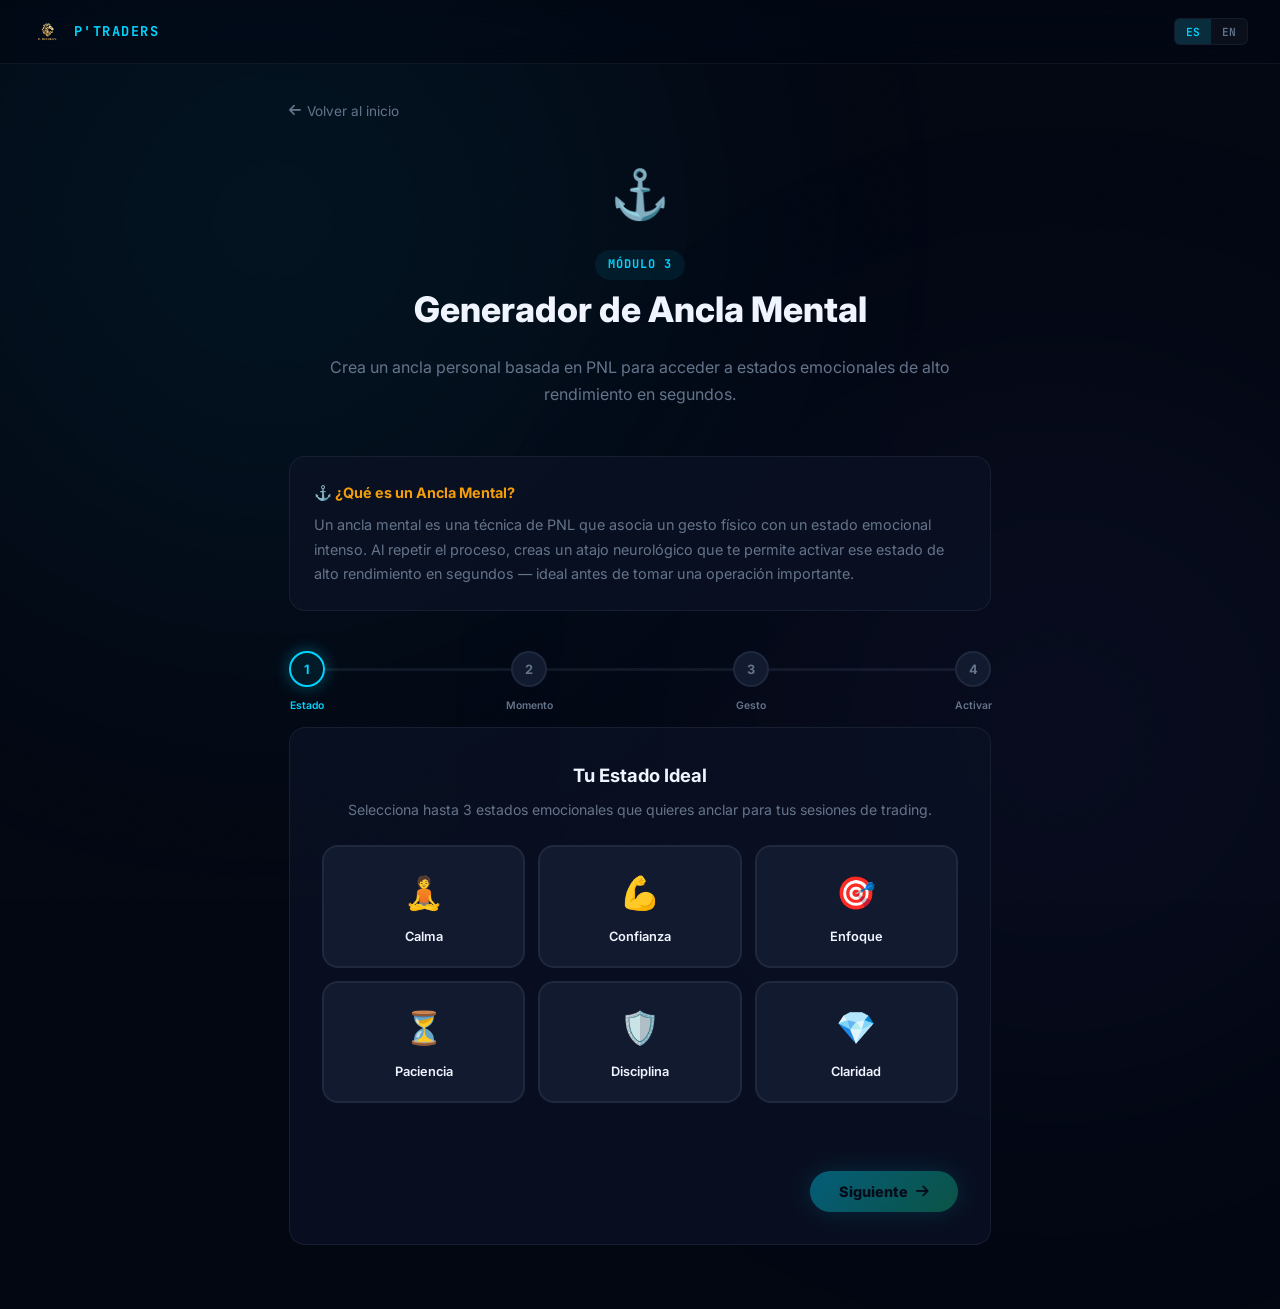
==== herramientas/ancla-mental/index.html @ d12f9af0 "Add all 10 interactive tools (M1-M6) with full ES/EN i18n" ====
<!DOCTYPE html>
<html lang="es">
<head>
  <meta charset="UTF-8">
  <meta name="viewport" content="width=device-width, initial-scale=1.0">
  <title>Ancla Mental — P'Traders</title>
  <meta name="description" content="Generador de Ancla Mental: crea un ancla personal basada en PNL para acceder a estados emocionales de alto rendimiento en segundos. Herramienta del Módulo 3.">
  <link rel="preconnect" href="https://fonts.googleapis.com">
  <link rel="preconnect" href="https://fonts.gstatic.com" crossorigin>
  <link href="https://fonts.googleapis.com/css2?family=Inter:wght@400;600;700;800&family=JetBrains+Mono:wght@500;700&display=swap" rel="stylesheet">
  <link rel="stylesheet" href="https://cdnjs.cloudflare.com/ajax/libs/font-awesome/6.5.0/css/all.min.css">
  <link rel="stylesheet" href="../../css/style.css">
  <style>
    /* ── Tool-specific styles ──────────── */
    .tool-page { max-width: 750px; margin: 0 auto; padding: 6rem 1.5rem 4rem; position: relative; z-index: 1; }

    .tool-back { display: inline-flex; align-items: center; gap: 0.4rem; color: var(--muted); font-size: 0.85rem; text-decoration: none; margin-bottom: 2rem; transition: all var(--duration) var(--ease-out); }
    .tool-back:hover { color: var(--accent); }

    .tool-header { text-align: center; margin-bottom: 3rem; }
    .tool-header .tool-icon { font-size: 3rem; margin-bottom: 1rem; }
    .tool-header h1 { font-size: clamp(1.6rem, 4vw, 2.2rem); font-weight: 800; margin-bottom: 0.5rem; }
    .tool-header .module-badge { display: inline-block; background: var(--accent-dim); color: var(--accent); font-family: var(--font-mono); font-size: 0.75rem; font-weight: 700; padding: 0.3rem 0.8rem; border-radius: 20px; letter-spacing: 0.08em; }
    .tool-header p { color: var(--muted); margin-top: 1rem; line-height: 1.7; }

    .instructions { background: var(--glass); border: 1px solid var(--glass-border); border-radius: var(--radius); padding: 1.5rem; margin-bottom: 2.5rem; }
    .instructions h3 { font-size: 0.9rem; font-weight: 700; color: var(--amber); margin-bottom: 0.5rem; }
    .instructions p { font-size: 0.9rem; color: var(--muted); line-height: 1.7; }

    /* ── Progress Bar ───────────────────── */
    .step-progress { display: flex; align-items: center; gap: 0; margin-bottom: 2.5rem; position: relative; }
    .step-dot { width: 36px; height: 36px; border-radius: 50%; background: var(--surface); border: 2px solid var(--glass-border); display: flex; align-items: center; justify-content: center; font-size: 0.8rem; font-weight: 700; color: var(--muted); position: relative; z-index: 2; transition: all 0.4s ease; flex-shrink: 0; }
    .step-dot.active { border-color: var(--accent); color: var(--accent); background: var(--accent-dim); box-shadow: 0 0 16px var(--accent-glow, rgba(0,255,200,0.25)); }
    .step-dot.done { border-color: var(--emerald, #34d399); background: var(--emerald, #34d399); color: var(--bg, #0a0f1a); }
    .step-line { flex: 1; height: 3px; background: var(--glass-border); position: relative; overflow: hidden; }
    .step-line-fill { height: 100%; width: 0%; background: linear-gradient(90deg, var(--accent), var(--emerald, #34d399)); transition: width 0.5s ease; }
    .step-label { position: absolute; top: 44px; left: 50%; transform: translateX(-50%); font-size: 0.65rem; color: var(--muted); white-space: nowrap; font-weight: 600; }
    .step-dot.active .step-label { color: var(--accent); }
    .step-dot.done .step-label { color: var(--emerald, #34d399); }

    /* ── Wizard Container ───────────────── */
    .wizard-container { position: relative; overflow: hidden; min-height: 300px; }
    .wizard-step { position: absolute; top: 0; left: 0; width: 100%; opacity: 0; transform: translateX(60px); transition: all 0.45s cubic-bezier(0.4, 0, 0.2, 1); pointer-events: none; }
    .wizard-step.active { opacity: 1; transform: translateX(0); pointer-events: auto; position: relative; }
    .wizard-step.exit-left { opacity: 0; transform: translateX(-60px); }

    .step-card { background: var(--glass); border: 1px solid var(--glass-border); border-radius: var(--radius); padding: 2rem; animation: fadeInUp 0.4s ease both; }
    .step-card h2 { font-size: 1.15rem; font-weight: 700; margin-bottom: 0.5rem; text-align: center; }
    .step-card .step-desc { font-size: 0.88rem; color: var(--muted); text-align: center; margin-bottom: 1.5rem; line-height: 1.6; }

    /* ── State Cards (Step 1) ───────────── */
    .state-grid { display: grid; grid-template-columns: repeat(3, 1fr); gap: 0.8rem; margin-bottom: 1.5rem; }
    .state-card { display: flex; flex-direction: column; align-items: center; gap: 0.4rem; padding: 1.2rem 0.6rem; border-radius: var(--radius); border: 2px solid var(--glass-border); background: var(--surface); cursor: pointer; transition: all 0.3s ease; user-select: none; }
    .state-card:hover { border-color: var(--accent); background: var(--accent-dim); }
    .state-card.selected { border-color: var(--accent); background: var(--accent-dim); box-shadow: 0 0 18px var(--accent-glow, rgba(0,255,200,0.2)); }
    .state-card .state-emoji { font-size: 2rem; }
    .state-card .state-name { font-size: 0.8rem; font-weight: 600; color: var(--text); text-align: center; }
    .state-card.selected .state-name { color: var(--accent); }
    .state-limit-msg { font-size: 0.78rem; color: var(--amber); text-align: center; margin-top: -0.5rem; margin-bottom: 1rem; min-height: 1.2rem; }

    /* ── Textarea (Step 2) ──────────────── */
    .moment-textarea { width: 100%; min-height: 120px; padding: 1rem; border-radius: var(--radius); border: 1px solid var(--glass-border); background: var(--surface); color: var(--text); font-family: var(--font-body, Inter, sans-serif); font-size: 0.9rem; resize: vertical; transition: border-color 0.3s ease; line-height: 1.6; }
    .moment-textarea:focus { outline: none; border-color: var(--accent); box-shadow: 0 0 12px var(--accent-glow, rgba(0,255,200,0.15)); }
    .moment-textarea::placeholder { color: var(--muted); }
    .char-counter { font-size: 0.75rem; color: var(--muted); text-align: right; margin-top: 0.4rem; font-family: var(--font-mono, 'JetBrains Mono', monospace); }
    .char-counter.warn { color: var(--amber); }
    .tips-box { background: var(--surface); border: 1px solid var(--glass-border); border-radius: var(--radius); padding: 1rem; margin-top: 1rem; }
    .tips-box h4 { font-size: 0.8rem; color: var(--amber); font-weight: 700; margin-bottom: 0.5rem; }
    .tips-box ul { list-style: none; padding: 0; margin: 0; }
    .tips-box li { font-size: 0.8rem; color: var(--muted); padding: 0.25rem 0; }
    .tips-box li::before { content: "💡 "; }

    /* ── Gesture Cards (Step 3) ─────────── */
    .gesture-grid { display: grid; grid-template-columns: repeat(auto-fit, minmax(140px, 1fr)); gap: 0.8rem; margin-bottom: 1.5rem; }
    .gesture-card { display: flex; flex-direction: column; align-items: center; gap: 0.4rem; padding: 1.2rem 0.6rem; border-radius: var(--radius); border: 2px solid var(--glass-border); background: var(--surface); cursor: pointer; transition: all 0.3s ease; user-select: none; }
    .gesture-card:hover { border-color: var(--accent); background: var(--accent-dim); }
    .gesture-card.selected { border-color: var(--accent); background: var(--accent-dim); box-shadow: 0 0 18px var(--accent-glow, rgba(0,255,200,0.2)); }
    .gesture-card .gesture-emoji { font-size: 2.2rem; }
    .gesture-card .gesture-name { font-size: 0.78rem; font-weight: 600; color: var(--text); text-align: center; line-height: 1.3; }
    .gesture-card.selected .gesture-name { color: var(--accent); }
    .keyword-input-wrap { margin-top: 1rem; display: none; }
    .keyword-input-wrap.visible { display: block; }
    .keyword-input { width: 100%; padding: 0.8rem 1rem; border-radius: var(--radius); border: 1px solid var(--glass-border); background: var(--surface); color: var(--text); font-family: var(--font-body, Inter, sans-serif); font-size: 0.95rem; text-align: center; font-weight: 700; letter-spacing: 0.05em; transition: border-color 0.3s ease; }
    .keyword-input:focus { outline: none; border-color: var(--accent); box-shadow: 0 0 12px var(--accent-glow, rgba(0,255,200,0.15)); }
    .keyword-input::placeholder { color: var(--muted); font-weight: 400; }

    /* ── Activation (Step 4) ────────────── */
    .activation-area { text-align: center; }
    .timer-wrap { position: relative; width: 200px; height: 200px; margin: 1.5rem auto; }
    .timer-svg { width: 100%; height: 100%; transform: rotate(-90deg); }
    .timer-track { fill: none; stroke: var(--glass-border); stroke-width: 6; }
    .timer-fill { fill: none; stroke-width: 6; stroke-linecap: round; transition: stroke-dashoffset 1s linear, stroke 0.4s ease; filter: drop-shadow(0 0 8px var(--accent-glow, rgba(0,255,200,0.3))); }
    .timer-center { position: absolute; inset: 0; display: flex; flex-direction: column; align-items: center; justify-content: center; }
    .timer-seconds { font-family: var(--font-mono, 'JetBrains Mono', monospace); font-size: 3rem; font-weight: 800; color: var(--accent); }
    .timer-phase-text { font-size: 0.85rem; font-weight: 600; color: var(--muted); margin-top: 0.3rem; }
    .activation-instruction { font-size: 1rem; font-weight: 700; color: var(--text); margin-bottom: 0.5rem; min-height: 2rem; line-height: 1.5; }
    .activation-sub { font-size: 0.85rem; color: var(--muted); margin-bottom: 1.5rem; }
    .rep-counter { font-family: var(--font-mono, 'JetBrains Mono', monospace); font-size: 0.85rem; color: var(--muted); margin-top: 1rem; }

    /* ── Navigation Buttons ─────────────── */
    .wizard-nav { display: flex; justify-content: space-between; align-items: center; margin-top: 2rem; gap: 1rem; }
    .btn-wizard { display: inline-flex; align-items: center; gap: 0.5rem; padding: 0.75rem 1.8rem; border: 1px solid var(--glass-border); border-radius: var(--radius-full, 50px); background: var(--surface); color: var(--text); font-size: 0.9rem; font-weight: 600; cursor: pointer; font-family: var(--font-body, Inter, sans-serif); transition: all 0.3s ease; }
    .btn-wizard:hover { border-color: var(--accent); color: var(--accent); }
    .btn-wizard:disabled { opacity: 0.4; cursor: not-allowed; pointer-events: none; }
    .btn-wizard.primary { background: linear-gradient(135deg, var(--accent), var(--emerald, #34d399)); color: var(--bg, #0a0f1a); border: none; font-weight: 800; box-shadow: 0 0 24px var(--accent-glow, rgba(0,255,200,0.2)); }
    .btn-wizard.primary:hover { transform: translateY(-2px); box-shadow: 0 0 36px var(--accent-glow, rgba(0,255,200,0.35)); }

    /* ── Results ─────────────────────────── */
    .results-card { background: var(--glass); border: 1px solid transparent; border-image: linear-gradient(135deg, var(--accent), var(--emerald, #34d399), var(--amber)) 1; border-radius: var(--radius); padding: 2.5rem 2rem; text-align: center; animation: fadeInUp 0.6s ease both; position: relative; overflow: hidden; }
    .results-card::before { content: ""; position: absolute; inset: -1px; border-radius: var(--radius); padding: 2px; background: linear-gradient(135deg, var(--accent), var(--emerald, #34d399), var(--amber)); -webkit-mask: linear-gradient(#fff 0 0) content-box, linear-gradient(#fff 0 0); -webkit-mask-composite: xor; mask-composite: exclude; pointer-events: none; }
    .results-icon { font-size: 3.5rem; margin-bottom: 1rem; }
    .results-title { font-size: 1.4rem; font-weight: 800; margin-bottom: 0.5rem; }
    .results-subtitle { font-size: 0.9rem; color: var(--muted); margin-bottom: 2rem; }

    .anchor-summary { text-align: left; background: var(--surface); border-radius: var(--radius); padding: 1.5rem; margin-bottom: 1.5rem; }
    .anchor-summary .summary-row { display: flex; align-items: flex-start; gap: 0.8rem; padding: 0.7rem 0; border-bottom: 1px solid var(--glass-border); }
    .anchor-summary .summary-row:last-child { border-bottom: none; }
    .anchor-summary .summary-label { font-size: 0.78rem; font-weight: 700; color: var(--accent); text-transform: uppercase; letter-spacing: 0.06em; min-width: 100px; flex-shrink: 0; }
    .anchor-summary .summary-value { font-size: 0.88rem; color: var(--text); line-height: 1.5; }

    .protocol-box { background: var(--surface); border: 1px solid var(--glass-border); border-radius: var(--radius); padding: 1.5rem; margin-bottom: 1.5rem; text-align: left; }
    .protocol-box h3 { font-size: 0.9rem; font-weight: 700; color: var(--amber); margin-bottom: 0.8rem; text-align: center; }
    .protocol-box ol { padding-left: 1.2rem; margin: 0; }
    .protocol-box li { font-size: 0.85rem; color: var(--muted); line-height: 1.7; margin-bottom: 0.3rem; }

    .recommendation { background: var(--accent-dim); border: 1px solid var(--accent); border-radius: var(--radius); padding: 1rem; margin-bottom: 2rem; font-size: 0.85rem; color: var(--accent); font-weight: 600; line-height: 1.6; }

    .results-actions { display: flex; flex-wrap: wrap; justify-content: center; gap: 0.7rem; }
    .btn-action { display: inline-flex; align-items: center; gap: 0.4rem; padding: 0.65rem 1.4rem; border-radius: var(--radius-full, 50px); border: 1px solid var(--glass-border); background: var(--surface); color: var(--text); font-size: 0.85rem; font-weight: 600; cursor: pointer; text-decoration: none; font-family: var(--font-body, Inter, sans-serif); transition: all 0.25s ease; }
    .btn-action:hover { border-color: var(--accent); color: var(--accent); }
    .btn-action.primary { background: linear-gradient(135deg, var(--accent), var(--emerald, #34d399)); color: var(--bg, #0a0f1a); border: none; font-weight: 800; box-shadow: 0 0 20px var(--accent-glow, rgba(0,255,200,0.2)); }
    .btn-action.primary:hover { box-shadow: 0 0 30px var(--accent-glow, rgba(0,255,200,0.35)); }
    .btn-action.cta { background: linear-gradient(135deg, var(--amber), #f59e0b); color: var(--bg, #0a0f1a); border: none; font-weight: 800; }

    .hidden { display: none !important; }

    @keyframes fadeInUp {
      from { opacity: 0; transform: translateY(20px); }
      to { opacity: 1; transform: translateY(0); }
    }
    @keyframes pulse-glow {
      0%, 100% { box-shadow: 0 0 16px var(--accent-glow, rgba(0,255,200,0.2)); }
      50% { box-shadow: 0 0 32px var(--accent-glow, rgba(0,255,200,0.45)); }
    }

    @media (max-width: 600px) {
      .state-grid { grid-template-columns: repeat(2, 1fr); }
      .gesture-grid { grid-template-columns: repeat(2, 1fr); }
      .wizard-nav { flex-direction: column; }
      .btn-wizard { width: 100%; justify-content: center; }
      .step-label { display: none; }
      .anchor-summary .summary-row { flex-direction: column; gap: 0.2rem; }
      .anchor-summary .summary-label { min-width: auto; }
      .results-actions { flex-direction: column; align-items: stretch; }
      .btn-action { justify-content: center; }
    }
  </style>
</head>
<body>

<div class="bg-noise"></div>
<div class="bg-glow bg-glow--1"></div>
<div class="bg-glow bg-glow--2"></div>

<!-- Topbar -->
<nav class="topbar">
  <a href="/" class="brand">
    <img src="../../logo.svg" alt="P'Traders" class="brand-logo" />
    <span class="brand-text">P'TRADERS</span>
  </a>
  <div class="topbar-actions">
    <div class="lang-toggle">
      <button class="lang-btn" data-lang="es">ES</button>
      <button class="lang-btn" data-lang="en">EN</button>
    </div>
  </div>
</nav>

<main class="tool-page">
  <a href="/" class="tool-back"><i class="fas fa-arrow-left"></i> <span data-i18n="amBack">Volver al inicio</span></a>

  <div class="tool-header">
    <div class="tool-icon">⚓</div>
    <span class="module-badge" data-i18n="amModule">MÓDULO 3</span>
    <h1 data-i18n="amTitle">Generador de Ancla Mental</h1>
    <p data-i18n="amSubtitle">Crea un ancla personal basada en PNL para acceder a estados emocionales de alto rendimiento en segundos.</p>
  </div>

  <div class="instructions" id="am-instructions">
    <h3 data-i18n="amInstrTitle">⚓ ¿Qué es un Ancla Mental?</h3>
    <p data-i18n="amInstrDesc">Un ancla mental es una técnica de PNL que asocia un gesto físico con un estado emocional intenso. Al repetir el proceso, creas un atajo neurológico que te permite activar ese estado de alto rendimiento en segundos — ideal antes de tomar una operación importante.</p>
  </div>

  <!-- ── Step Progress ─────────────────── -->
  <div class="step-progress" id="step-progress">
    <div class="step-dot active" data-step="1">1<span class="step-label" data-i18n="amStep1Label">Estado</span></div>
    <div class="step-line"><div class="step-line-fill" id="line-1"></div></div>
    <div class="step-dot" data-step="2">2<span class="step-label" data-i18n="amStep2Label">Momento</span></div>
    <div class="step-line"><div class="step-line-fill" id="line-2"></div></div>
    <div class="step-dot" data-step="3">3<span class="step-label" data-i18n="amStep3Label">Gesto</span></div>
    <div class="step-line"><div class="step-line-fill" id="line-3"></div></div>
    <div class="step-dot" data-step="4">4<span class="step-label" data-i18n="amStep4Label">Activar</span></div>
  </div>

  <!-- ── Wizard Container ──────────────── -->
  <div class="wizard-container" id="wizard-container">

    <!-- STEP 1: Emotional States -->
    <div class="wizard-step active" id="step-1">
      <div class="step-card">
        <h2 data-i18n="amS1Title">Tu Estado Ideal</h2>
        <p class="step-desc" data-i18n="amS1Desc">Selecciona hasta 3 estados emocionales que quieres anclar para tus sesiones de trading.</p>
        <div class="state-grid" id="state-grid"></div>
        <div class="state-limit-msg" id="state-limit-msg"></div>
        <div class="wizard-nav">
          <div></div>
          <button class="btn-wizard primary" id="btn-next-1" disabled><span data-i18n="amNext">Siguiente</span> <i class="fas fa-arrow-right"></i></button>
        </div>
      </div>
    </div>

    <!-- STEP 2: Peak Moment -->
    <div class="wizard-step" id="step-2">
      <div class="step-card">
        <h2 data-i18n="amS2Title">Tu Momento Cumbre</h2>
        <p class="step-desc" data-i18n="amS2Desc">Describe un momento específico donde sentiste esas emociones intensamente. Puede ser en trading, deporte, trabajo o tu vida personal.</p>
        <textarea class="moment-textarea" id="moment-textarea" maxlength="250" data-placeholder-i18n="amS2Placeholder" placeholder="Ej: Cuando cerré mi mejor operación después de semanas de análisis paciente..."></textarea>
        <div class="char-counter" id="char-counter">0 / 250</div>
        <div class="tips-box">
          <h4 data-i18n="amS2TipsTitle">Consejos para recordar</h4>
          <ul>
            <li data-i18n="amS2Tip1">Usa todos los sentidos: ¿qué veías, oías, sentías?</li>
            <li data-i18n="amS2Tip2">Cuanto más específico y vívido, más potente será el ancla</li>
            <li data-i18n="amS2Tip3">Revive la emoción mientras escribes, no solo el evento</li>
          </ul>
        </div>
        <div class="wizard-nav">
          <button class="btn-wizard" id="btn-prev-2"><i class="fas fa-arrow-left"></i> <span data-i18n="amPrev">Anterior</span></button>
          <button class="btn-wizard primary" id="btn-next-2" disabled><span data-i18n="amNext">Siguiente</span> <i class="fas fa-arrow-right"></i></button>
        </div>
      </div>
    </div>

    <!-- STEP 3: Anchor Gesture -->
    <div class="wizard-step" id="step-3">
      <div class="step-card">
        <h2 data-i18n="amS3Title">Tu Gesto Ancla</h2>
        <p class="step-desc" data-i18n="amS3Desc">Elige un gesto físico que asociarás con tu estado de alto rendimiento. Este será tu „disparador" antes de operar.</p>
        <div class="gesture-grid" id="gesture-grid"></div>
        <div class="keyword-input-wrap" id="keyword-wrap">
          <input type="text" class="keyword-input" id="keyword-input" maxlength="20" data-placeholder-i18n="amKeywordPlaceholder" placeholder="Tu palabra clave (ej: ENFOQUE)">
        </div>
        <div class="wizard-nav">
          <button class="btn-wizard" id="btn-prev-3"><i class="fas fa-arrow-left"></i> <span data-i18n="amPrev">Anterior</span></button>
          <button class="btn-wizard primary" id="btn-next-3" disabled><span data-i18n="amNext">Siguiente</span> <i class="fas fa-arrow-right"></i></button>
        </div>
      </div>
    </div>

    <!-- STEP 4: Activation -->
    <div class="wizard-step" id="step-4">
      <div class="step-card">
        <h2 data-i18n="amS4Title">Activa tu Ancla</h2>
        <p class="step-desc" data-i18n="amS4Desc">Sigue el ejercicio guiado para programar tu ancla. Se repetirá 3 veces para fortalecer la conexión neuronal.</p>
        <div class="activation-area" id="activation-area">
          <div class="activation-instruction" id="activ-instruction" data-i18n="amS4Ready">Presiona el botón cuando estés listo</div>
          <div class="activation-sub" id="activ-sub"></div>
          <div class="timer-wrap" id="timer-wrap" style="display:none;">
            <svg class="timer-svg" viewBox="0 0 200 200">
              <circle class="timer-track" cx="100" cy="100" r="88" />
              <circle class="timer-fill" id="timer-fill" cx="100" cy="100" r="88" stroke="var(--accent)" stroke-dasharray="553" stroke-dashoffset="0" />
            </svg>
            <div class="timer-center">
              <div class="timer-seconds" id="timer-seconds">10</div>
              <div class="timer-phase-text" id="timer-phase"></div>
            </div>
          </div>
          <div class="rep-counter" id="rep-counter"></div>
          <div class="wizard-nav" id="step4-nav">
            <button class="btn-wizard" id="btn-prev-4"><i class="fas fa-arrow-left"></i> <span data-i18n="amPrev">Anterior</span></button>
            <button class="btn-wizard primary" id="btn-start-activation"><i class="fas fa-play"></i> <span data-i18n="amS4Start">Comenzar Activación</span></button>
          </div>
        </div>
      </div>
    </div>

  </div>

  <!-- ── Results Screen ────────────────── -->
  <div id="results-screen" class="hidden"></div>

</main>

<script src="../../js/i18n.js"></script>
<script src="../../js/auth.js"></script>
<script>
/* ═══ Ancla Mental — Tool Logic ═══ */
(() => {
  /* ── i18n ─────────────────────────────── */
  const toolI18n = {
    es: {
      amBack: "Volver al inicio",
      amModule: "MÓDULO 3",
      amTitle: "Generador de Ancla Mental",
      amSubtitle: "Crea un ancla personal basada en PNL para acceder a estados emocionales de alto rendimiento en segundos.",
      amInstrTitle: "⚓ ¿Qué es un Ancla Mental?",
      amInstrDesc: "Un ancla mental es una técnica de PNL que asocia un gesto físico con un estado emocional intenso. Al repetir el proceso, creas un atajo neurológico que te permite activar ese estado de alto rendimiento en segundos — ideal antes de tomar una operación importante.",
      amStep1Label: "Estado",
      amStep2Label: "Momento",
      amStep3Label: "Gesto",
      amStep4Label: "Activar",
      amNext: "Siguiente",
      amPrev: "Anterior",
      amS1Title: "Tu Estado Ideal",
      amS1Desc: "Selecciona hasta 3 estados emocionales que quieres anclar para tus sesiones de trading.",
      amS1Limit: "Máximo 3 estados seleccionados",
      amS2Title: "Tu Momento Cumbre",
      amS2Desc: "Describe un momento específico donde sentiste esas emociones intensamente. Puede ser en trading, deporte, trabajo o tu vida personal.",
      amS2Placeholder: "Ej: Cuando cerré mi mejor operación después de semanas de análisis paciente...",
      amS2TipsTitle: "Consejos para recordar",
      amS2Tip1: "Usa todos los sentidos: ¿qué veías, oías, sentías?",
      amS2Tip2: "Cuanto más específico y vívido, más potente será el ancla",
      amS2Tip3: "Revive la emoción mientras escribes, no solo el evento",
      amS3Title: "Tu Gesto Ancla",
      amS3Desc: "Elige un gesto físico que asociarás con tu estado de alto rendimiento. Este será tu \"disparador\" antes de operar.",
      amKeywordPlaceholder: "Tu palabra clave (ej: ENFOQUE)",
      amS4Title: "Activa tu Ancla",
      amS4Desc: "Sigue el ejercicio guiado para programar tu ancla. Se repetirá 3 veces para fortalecer la conexión neuronal.",
      amS4Ready: "Presiona el botón cuando estés listo",
      amS4Start: "Comenzar Activación",
      amS4Phase1: "Cierra los ojos y revive tu momento cumbre intensamente",
      amS4Phase2: "¡En el pico de la emoción, realiza tu gesto!",
      amS4Phase3: "Suelta y respira profundamente",
      amS4RepOf: "Repetición {c} de {t}",
      amS4Complete: "¡Ancla programada!",
      amResultTitle: "Tu Ancla Mental Está Lista",
      amResultSubtitle: "Has creado un ancla poderosa. Practica diariamente para fortalecer la conexión neuronal.",
      amResultStates: "Estados Objetivo",
      amResultMoment: "Momento Cumbre",
      amResultGesture: "Gesto Ancla",
      amProtocolTitle: "🧠 Tu Protocolo de Ancla",
      amProtocol1: "Siéntate cómodamente y cierra los ojos",
      amProtocol2: "Revive tu momento cumbre con todos los sentidos",
      amProtocol3: "Cuando la emoción sea intensa, realiza tu gesto ancla",
      amProtocol4: "Mantén 5 segundos y suelta respirando profundo",
      amProtocol5: "Repite 3 veces por sesión",
      amRecommendation: "📅 Practica este protocolo 3 veces al día durante 7 días para fortalecer la vía neuronal. Úsalo antes de cada sesión de trading.",
      amSave: "💾 Guardar",
      amSaved: "✅ Guardado",
      amDownload: "📄 Descargar .txt",
      amNewAnchor: "⚓ Nueva Ancla",
      amCta: "🔥 Quiero el curso completo",
      amStatCalm: "Calma",
      amStatConfidence: "Confianza",
      amStatFocus: "Enfoque",
      amStatPatience: "Paciencia",
      amStatDiscipline: "Disciplina",
      amStatClarity: "Claridad",
      amGestFist: "Puño cerrado",
      amGestPinch: "Pulgar e índice juntos",
      amGestChest: "Tocar el pecho",
      amGestWrist: "Presionar muñeca",
      amGestBreath: "Respiración + palabra clave"
    },
    en: {
      amBack: "Back to home",
      amModule: "MODULE 3",
      amTitle: "Mental Anchor Generator",
      amSubtitle: "Create a personal NLP-based anchor to access high-performance emotional states in seconds.",
      amInstrTitle: "⚓ What is a Mental Anchor?",
      amInstrDesc: "A mental anchor is an NLP technique that associates a physical gesture with an intense emotional state. By repeating the process, you create a neurological shortcut that lets you activate that high-performance state in seconds — ideal before taking an important trade.",
      amStep1Label: "State",
      amStep2Label: "Moment",
      amStep3Label: "Gesture",
      amStep4Label: "Activate",
      amNext: "Next",
      amPrev: "Back",
      amS1Title: "Your Ideal State",
      amS1Desc: "Select up to 3 emotional states you want to anchor for your trading sessions.",
      amS1Limit: "Maximum 3 states selected",
      amS2Title: "Your Peak Moment",
      amS2Desc: "Describe a specific moment when you felt those emotions intensely. It can be in trading, sports, work, or life.",
      amS2Placeholder: "E.g.: When I closed my best trade after weeks of patient analysis...",
      amS2TipsTitle: "Tips to remember",
      amS2Tip1: "Use all your senses: what did you see, hear, feel?",
      amS2Tip2: "The more specific and vivid, the more powerful the anchor",
      amS2Tip3: "Relive the emotion as you write, not just the event",
      amS3Title: "Your Anchor Gesture",
      amS3Desc: "Choose a physical gesture to associate with your high-performance state. This will be your \"trigger\" before trading.",
      amKeywordPlaceholder: "Your keyword (e.g.: FOCUS)",
      amS4Title: "Activate Your Anchor",
      amS4Desc: "Follow the guided exercise to program your anchor. It will repeat 3 times to strengthen the neural connection.",
      amS4Ready: "Press the button when you're ready",
      amS4Start: "Start Activation",
      amS4Phase1: "Close your eyes and relive your peak moment intensely",
      amS4Phase2: "At the peak of the emotion, perform your gesture!",
      amS4Phase3: "Release and breathe deeply",
      amS4RepOf: "Repetition {c} of {t}",
      amS4Complete: "Anchor programmed!",
      amResultTitle: "Your Mental Anchor Is Ready",
      amResultSubtitle: "You've created a powerful anchor. Practice daily to strengthen the neural pathway.",
      amResultStates: "Target States",
      amResultMoment: "Peak Moment",
      amResultGesture: "Anchor Gesture",
      amProtocolTitle: "🧠 Your Anchor Protocol",
      amProtocol1: "Sit comfortably and close your eyes",
      amProtocol2: "Relive your peak moment with all your senses",
      amProtocol3: "When the emotion is intense, perform your anchor gesture",
      amProtocol4: "Hold for 5 seconds and release with a deep breath",
      amProtocol5: "Repeat 3 times per session",
      amRecommendation: "📅 Practice this protocol 3 times daily for 7 days to strengthen the neural pathway. Use it before every trading session.",
      amSave: "💾 Save",
      amSaved: "✅ Saved",
      amDownload: "📄 Download .txt",
      amNewAnchor: "⚓ New Anchor",
      amCta: "🔥 I want the full course",
      amStatCalm: "Calm",
      amStatConfidence: "Confidence",
      amStatFocus: "Focus",
      amStatPatience: "Patience",
      amStatDiscipline: "Discipline",
      amStatClarity: "Clarity",
      amGestFist: "Closed fist",
      amGestPinch: "Thumb and index together",
      amGestChest: "Touch chest",
      amGestWrist: "Press wrist",
      amGestBreath: "Breath + keyword"
    }
  };

  if (typeof i18n !== "undefined") {
    Object.keys(toolI18n).forEach(lang => {
      if (!i18n[lang]) i18n[lang] = {};
      Object.assign(i18n[lang], toolI18n[lang]);
    });
  }

  /* ── Language helpers ─────────────────── */
  let currentLang = localStorage.getItem("pt_lang") || "es";

  function t(key) {
    if (typeof i18n !== "undefined" && i18n[currentLang] && i18n[currentLang][key]) return i18n[currentLang][key];
    if (toolI18n[currentLang] && toolI18n[currentLang][key]) return toolI18n[currentLang][key];
    return key;
  }

  function applyLang() {
    document.querySelectorAll("[data-i18n]").forEach(el => {
      const key = el.getAttribute("data-i18n");
      const val = t(key);
      if (val && val !== key) el.textContent = val;
    });
    document.querySelectorAll("[data-placeholder-i18n]").forEach(el => {
      const key = el.getAttribute("data-placeholder-i18n");
      const val = t(key);
      if (val && val !== key) el.placeholder = val;
    });
    // Update lang buttons
    document.querySelectorAll(".lang-btn").forEach(btn => {
      btn.classList.toggle("active", btn.dataset.lang === currentLang);
    });
  }

  document.querySelectorAll(".lang-btn").forEach(btn => {
    btn.addEventListener("click", () => {
      currentLang = btn.dataset.lang;
      localStorage.setItem("pt_lang", currentLang);
      applyLang();
      renderStates();
      renderGestures();
      updateCharCounter();
    });
  });

  /* ── Data ──────────────────────────────── */
  const STATES = [
    { id: "calm",       emoji: "🧘", key: "amStatCalm" },
    { id: "confidence", emoji: "💪", key: "amStatConfidence" },
    { id: "focus",      emoji: "🎯", key: "amStatFocus" },
    { id: "patience",   emoji: "⏳", key: "amStatPatience" },
    { id: "discipline", emoji: "🛡️", key: "amStatDiscipline" },
    { id: "clarity",    emoji: "💎", key: "amStatClarity" }
  ];

  const GESTURES = [
    { id: "fist",    emoji: "✊", key: "amGestFist",    needsKeyword: false },
    { id: "pinch",   emoji: "👌", key: "amGestPinch",   needsKeyword: false },
    { id: "chest",   emoji: "🫀", key: "amGestChest",   needsKeyword: false },
    { id: "wrist",   emoji: "⌚", key: "amGestWrist",   needsKeyword: false },
    { id: "breath",  emoji: "🗣️", key: "amGestBreath",  needsKeyword: true }
  ];

  /* ── State ─────────────────────────────── */
  let currentStep = 1;
  let selectedStates = [];
  let peakMoment = "";
  let selectedGesture = null;
  let keyword = "";
  let activationRunning = false;
  let activationTimer = null;

  /* ── DOM refs ──────────────────────────── */
  const $stateGrid      = document.getElementById("state-grid");
  const $stateLimitMsg  = document.getElementById("state-limit-msg");
  const $momentTextarea = document.getElementById("moment-textarea");
  const $charCounter    = document.getElementById("char-counter");
  const $gestureGrid    = document.getElementById("gesture-grid");
  const $keywordWrap    = document.getElementById("keyword-wrap");
  const $keywordInput   = document.getElementById("keyword-input");
  const $results        = document.getElementById("results-screen");
  const $wizard         = document.getElementById("wizard-container");
  const $instructions   = document.getElementById("am-instructions");
  const $stepProgress   = document.getElementById("step-progress");
  const $timerWrap      = document.getElementById("timer-wrap");
  const $timerFill      = document.getElementById("timer-fill");
  const $timerSeconds   = document.getElementById("timer-seconds");
  const $timerPhase     = document.getElementById("timer-phase");
  const $activInstr     = document.getElementById("activ-instruction");
  const $activSub       = document.getElementById("activ-sub");
  const $repCounter     = document.getElementById("rep-counter");
  const $step4Nav       = document.getElementById("step4-nav");

  /* ── Render State Cards ────────────────── */
  function renderStates() {
    $stateGrid.innerHTML = "";
    STATES.forEach(s => {
      const card = document.createElement("div");
      card.className = "state-card" + (selectedStates.includes(s.id) ? " selected" : "");
      card.dataset.stateId = s.id;
      card.innerHTML = `<div class="state-emoji">${s.emoji}</div><div class="state-name">${t(s.key)}</div>`;
      card.addEventListener("click", () => toggleState(s.id));
      $stateGrid.appendChild(card);
    });
  }

  function toggleState(id) {
    const idx = selectedStates.indexOf(id);
    if (idx > -1) {
      selectedStates.splice(idx, 1);
    } else {
      if (selectedStates.length >= 3) {
        $stateLimitMsg.textContent = t("amS1Limit");
        setTimeout(() => { $stateLimitMsg.textContent = ""; }, 2000);
        return;
      }
      selectedStates.push(id);
    }
    renderStates();
    document.getElementById("btn-next-1").disabled = selectedStates.length === 0;
  }

  /* ── Render Gesture Cards ──────────────── */
  function renderGestures() {
    $gestureGrid.innerHTML = "";
    GESTURES.forEach(g => {
      const card = document.createElement("div");
      card.className = "gesture-card" + (selectedGesture === g.id ? " selected" : "");
      card.dataset.gestureId = g.id;
      card.innerHTML = `<div class="gesture-emoji">${g.emoji}</div><div class="gesture-name">${t(g.key)}</div>`;
      card.addEventListener("click", () => selectGesture(g.id));
      $gestureGrid.appendChild(card);
    });
  }

  function selectGesture(id) {
    selectedGesture = id;
    const g = GESTURES.find(x => x.id === id);
    $keywordWrap.classList.toggle("visible", g && g.needsKeyword);
    renderGestures();
    validateStep3();
  }

  function validateStep3() {
    const g = GESTURES.find(x => x.id === selectedGesture);
    const needsKw = g && g.needsKeyword;
    const kwValid = !needsKw || $keywordInput.value.trim().length > 0;
    document.getElementById("btn-next-3").disabled = !selectedGesture || !kwValid;
  }

  /* ── Char Counter ──────────────────────── */
  function updateCharCounter() {
    const len = $momentTextarea.value.length;
    $charCounter.textContent = `${len} / 250`;
    $charCounter.classList.toggle("warn", len > 220);
    document.getElementById("btn-next-2").disabled = len === 0;
    peakMoment = $momentTextarea.value.trim();
  }
  $momentTextarea.addEventListener("input", updateCharCounter);
  $keywordInput.addEventListener("input", () => {
    keyword = $keywordInput.value.trim();
    validateStep3();
  });

  /* ── Step Navigation ───────────────────── */
  function goToStep(step) {
    if (step < 1 || step > 4) return;
    const oldStep = currentStep;
    const $old = document.getElementById(`step-${oldStep}`);
    const $new = document.getElementById(`step-${step}`);

    // Animate out
    $old.classList.remove("active");
    $old.classList.add(step > oldStep ? "exit-left" : "");

    // Update progress dots
    document.querySelectorAll(".step-dot").forEach(dot => {
      const s = parseInt(dot.dataset.step);
      dot.classList.remove("active", "done");
      if (s < step) dot.classList.add("done");
      else if (s === step) dot.classList.add("active");
    });

    // Update progress lines
    for (let i = 1; i <= 3; i++) {
      const fill = document.getElementById(`line-${i}`);
      fill.style.width = i < step ? "100%" : "0%";
    }

    currentStep = step;

    // Animate in after brief delay
    setTimeout(() => {
      $old.classList.remove("exit-left");
      $new.classList.add("active");
      window.scrollTo({ top: 0, behavior: "smooth" });
    }, 100);
  }

  // Navigation buttons
  document.getElementById("btn-next-1").addEventListener("click", () => goToStep(2));
  document.getElementById("btn-prev-2").addEventListener("click", () => goToStep(1));
  document.getElementById("btn-next-2").addEventListener("click", () => goToStep(3));
  document.getElementById("btn-prev-3").addEventListener("click", () => goToStep(2));
  document.getElementById("btn-next-3").addEventListener("click", () => {
    keyword = $keywordInput.value.trim();
    goToStep(4);
  });
  document.getElementById("btn-prev-4").addEventListener("click", () => {
    if (!activationRunning) goToStep(3);
  });

  /* ── Activation Exercise (Step 4) ──────── */
  const CIRCUMFERENCE = 2 * Math.PI * 88; // ~553
  $timerFill.style.strokeDasharray = CIRCUMFERENCE;

  const PHASES = [
    { key: "amS4Phase1", duration: 10, color: "var(--accent)" },
    { key: "amS4Phase2", duration: 5,  color: "var(--amber)" },
    { key: "amS4Phase3", duration: 5,  color: "var(--emerald, #34d399)" }
  ];
  const TOTAL_REPS = 3;

  document.getElementById("btn-start-activation").addEventListener("click", startActivation);

  function startActivation() {
    activationRunning = true;
    $timerWrap.style.display = "block";
    $step4Nav.classList.add("hidden");
    runActivationLoop(1);
  }

  function runActivationLoop(rep) {
    if (rep > TOTAL_REPS) {
      finishActivation();
      return;
    }
    $repCounter.textContent = t("amS4RepOf").replace("{c}", rep).replace("{t}", TOTAL_REPS);
    runPhase(0, rep);
  }

  function runPhase(phaseIdx, rep) {
    if (phaseIdx >= PHASES.length) {
      // Brief pause between reps
      if (rep < TOTAL_REPS) {
        setTimeout(() => runActivationLoop(rep + 1), 800);
      } else {
        runActivationLoop(rep + 1);
      }
      return;
    }

    const phase = PHASES[phaseIdx];
    let remaining = phase.duration;

    $activInstr.textContent = t(phase.key);
    $activSub.textContent = "";
    $timerFill.style.stroke = phase.color;
    $timerPhase.textContent = "";

    // Set gesture name as sub-text on phase 2
    if (phaseIdx === 1 && selectedGesture) {
      const g = GESTURES.find(x => x.id === selectedGesture);
      let gestureName = g ? (g.emoji + " " + t(g.key)) : "";
      if (g && g.needsKeyword && keyword) gestureName += `: "${keyword}"`;
      $activSub.textContent = gestureName;
    }

    updateTimer(remaining, phase.duration);

    activationTimer = setInterval(() => {
      remaining--;
      updateTimer(remaining, phase.duration);
      if (remaining <= 0) {
        clearInterval(activationTimer);
        setTimeout(() => runPhase(phaseIdx + 1, rep), 400);
      }
    }, 1000);
  }

  function updateTimer(remaining, total) {
    $timerSeconds.textContent = remaining;
    const offset = CIRCUMFERENCE * (1 - remaining / total);
    $timerFill.style.strokeDashoffset = offset;
  }

  function finishActivation() {
    activationRunning = false;
    clearInterval(activationTimer);
    $timerWrap.style.display = "none";
    $activInstr.textContent = t("amS4Complete");
    $activSub.textContent = "✅";
    $repCounter.textContent = "";

    setTimeout(() => showResults(), 1200);
  }

  /* ── Results ───────────────────────────── */
  function showResults() {
    $wizard.classList.add("hidden");
    $stepProgress.classList.add("hidden");
    $instructions.classList.add("hidden");
    $results.classList.remove("hidden");

    const stateNames = selectedStates.map(id => {
      const s = STATES.find(x => x.id === id);
      return s ? s.emoji + " " + t(s.key) : id;
    }).join(", ");

    const g = GESTURES.find(x => x.id === selectedGesture);
    let gestureName = g ? g.emoji + " " + t(g.key) : "";
    if (g && g.needsKeyword && keyword) gestureName += ` — "${keyword}"`;

    $results.innerHTML = `
      <div class="results-card">
        <div class="results-icon">⚓</div>
        <h2 class="results-title">${t("amResultTitle")}</h2>
        <p class="results-subtitle">${t("amResultSubtitle")}</p>

        <div class="anchor-summary">
          <div class="summary-row">
            <span class="summary-label">${t("amResultStates")}</span>
            <span class="summary-value">${stateNames}</span>
          </div>
          <div class="summary-row">
            <span class="summary-label">${t("amResultMoment")}</span>
            <span class="summary-value">${escapeHtml(peakMoment)}</span>
          </div>
          <div class="summary-row">
            <span class="summary-label">${t("amResultGesture")}</span>
            <span class="summary-value">${gestureName}</span>
          </div>
        </div>

        <div class="protocol-box">
          <h3>${t("amProtocolTitle")}</h3>
          <ol>
            <li>${t("amProtocol1")}</li>
            <li>${t("amProtocol2")}</li>
            <li>${t("amProtocol3")}</li>
            <li>${t("amProtocol4")}</li>
            <li>${t("amProtocol5")}</li>
          </ol>
        </div>

        <div class="recommendation">${t("amRecommendation")}</div>

        <div class="results-actions">
          <button class="btn-action primary" id="btn-save-anchor">${t("amSave")}</button>
          <button class="btn-action" id="btn-download-anchor">${t("amDownload")}</button>
          <button class="btn-action" id="btn-new-anchor">${t("amNewAnchor")}</button>
          <a href="https://go.hotmart.com/K101236595F?dp=1" target="_blank" rel="noopener" class="btn-action cta">${t("amCta")}</a>
        </div>
      </div>
    `;

    document.getElementById("btn-save-anchor").addEventListener("click", saveAnchor);
    document.getElementById("btn-download-anchor").addEventListener("click", downloadAnchor);
    document.getElementById("btn-new-anchor").addEventListener("click", resetWizard);
  }

  function escapeHtml(str) {
    const div = document.createElement("div");
    div.textContent = str;
    return div.innerHTML;
  }

  /* ── Save to localStorage ──────────────── */
  function saveAnchor() {
    const data = {
      states: selectedStates,
      moment: peakMoment,
      gesture: selectedGesture,
      keyword: keyword,
      date: new Date().toISOString(),
      lang: currentLang
    };
    const existing = JSON.parse(localStorage.getItem("pt_anchors") || "[]");
    existing.push(data);
    localStorage.setItem("pt_anchors", JSON.stringify(existing));
    const btn = document.getElementById("btn-save-anchor");
    btn.textContent = t("amSaved");
    btn.disabled = true;
    btn.style.opacity = "0.6";
  }

  /* ── Download as .txt ──────────────────── */
  function downloadAnchor() {
    const g = GESTURES.find(x => x.id === selectedGesture);
    let gestureLine = g ? t(g.key) : selectedGesture;
    if (g && g.needsKeyword && keyword) gestureLine += ` — "${keyword}"`;

    const stateNames = selectedStates.map(id => {
      const s = STATES.find(x => x.id === id);
      return s ? t(s.key) : id;
    }).join(", ");

    const lines = [
      "═══════════════════════════════════════",
      `  ${t("amResultTitle")}`,
      "═══════════════════════════════════════",
      "",
      `${t("amResultStates")}: ${stateNames}`,
      "",
      `${t("amResultMoment")}:`,
      peakMoment,
      "",
      `${t("amResultGesture")}: ${gestureLine}`,
      "",
      "───────────────────────────────────────",
      `  ${t("amProtocolTitle")}`,
      "───────────────────────────────────────",
      `1. ${t("amProtocol1")}`,
      `2. ${t("amProtocol2")}`,
      `3. ${t("amProtocol3")}`,
      `4. ${t("amProtocol4")}`,
      `5. ${t("amProtocol5")}`,
      "",
      t("amRecommendation"),
      "",
      `— P'Traders | ${new Date().toLocaleDateString()}`
    ];

    const blob = new Blob([lines.join("\n")], { type: "text/plain;charset=utf-8" });
    const url = URL.createObjectURL(blob);
    const a = document.createElement("a");
    a.href = url;
    a.download = "mi-ancla-mental.txt";
    a.click();
    URL.revokeObjectURL(url);
  }

  /* ── Reset ─────────────────────────────── */
  function resetWizard() {
    selectedStates = [];
    peakMoment = "";
    selectedGesture = null;
    keyword = "";
    activationRunning = false;
    clearInterval(activationTimer);

    $momentTextarea.value = "";
    $keywordInput.value = "";
    $keywordWrap.classList.remove("visible");
    $charCounter.textContent = "0 / 250";
    $charCounter.classList.remove("warn");

    document.getElementById("btn-next-1").disabled = true;
    document.getElementById("btn-next-2").disabled = true;
    document.getElementById("btn-next-3").disabled = true;

    $timerWrap.style.display = "none";
    $step4Nav.classList.remove("hidden");
    $activInstr.textContent = t("amS4Ready");
    $activSub.textContent = "";
    $repCounter.textContent = "";

    // Reset steps
    document.querySelectorAll(".wizard-step").forEach(s => s.classList.remove("active", "exit-left"));
    document.getElementById("step-1").classList.add("active");
    currentStep = 1;

    // Reset progress
    document.querySelectorAll(".step-dot").forEach(dot => {
      dot.classList.remove("active", "done");
      if (dot.dataset.step === "1") dot.classList.add("active");
    });
    for (let i = 1; i <= 3; i++) {
      document.getElementById(`line-${i}`).style.width = "0%";
    }

    $results.classList.add("hidden");
    $results.innerHTML = "";
    $wizard.classList.remove("hidden");
    $stepProgress.classList.remove("hidden");
    $instructions.classList.remove("hidden");

    renderStates();
    renderGestures();
    window.scrollTo({ top: 0, behavior: "smooth" });
  }

  /* ── Init ──────────────────────────────── */
  renderStates();
  renderGestures();
  applyLang();

})();
</script>

</body>
</html>
---- css/style.css ----
/* ═══════════════════════════════════════════════════════════
   P'TRADERS — Premium Landing Page v2.0
   Professional design for trust & conversion
   ═══════════════════════════════════════════════════════════ */

/* ── Design Tokens ─────────────────────────────────────── */
:root {
  --bg:          #030712;
  --bg-elevated: #0a1225;
  --surface:     #111a2e;
  --surface-2:   #162036;
  --text:        #f0f4ff;
  --text-secondary: #94a3c8;
  --muted:       #64748b;
  --accent:      #00d4ff;
  --accent-rgb:  0, 212, 255;
  --accent-dim:  rgba(0, 212, 255, 0.08);
  --accent-med:  rgba(0, 212, 255, 0.15);
  --accent-glow: rgba(0, 212, 255, 0.35);
  --blue:        #3b82f6;
  --indigo:      #6366f1;
  --violet:      #8b5cf6;
  --emerald:     #10b981;
  --amber:       #f59e0b;
  --rose:        #f43f5e;
  --gold:        #fbbf24;
  --grad-accent: linear-gradient(135deg, #00d4ff 0%, #3b82f6 50%, #6366f1 100%);
  --grad-hero:   linear-gradient(135deg, #00d4ff 0%, #3b82f6 100%);
  --border:        rgba(148, 163, 200, 0.08);
  --border-hover:  rgba(0, 212, 255, 0.2);
  --glass:         rgba(11, 18, 37, 0.75);
  --glass-border:  rgba(148, 163, 200, 0.1);
  --glass-shine:   rgba(255, 255, 255, 0.03);
  --radius:     16px;
  --radius-sm:  10px;
  --radius-xs:  6px;
  --radius-full: 9999px;
  --max-w:      1200px;
  --font-body:  'Inter', -apple-system, BlinkMacSystemFont, sans-serif;
  --font-mono:  'JetBrains Mono', 'Fira Code', monospace;
  --ease-out:   cubic-bezier(0.16, 1, 0.3, 1);
  --ease-spring: cubic-bezier(0.34, 1.56, 0.64, 1);
  --duration:   0.4s;
  --duration-slow: 0.7s;
}

/* ── Reset ─────────────────────────────────────────────── */
*, *::before, *::after { box-sizing: border-box; margin: 0; padding: 0; }
html { scroll-behavior: smooth; -webkit-font-smoothing: antialiased; -moz-osx-font-smoothing: grayscale; text-rendering: optimizeLegibility; }
body { font-family: var(--font-body); background: var(--bg); color: var(--text); line-height: 1.65; overflow-x: hidden; min-height: 100vh; }
::selection { background: rgba(var(--accent-rgb), 0.3); color: #fff; }
::-webkit-scrollbar { width: 6px; }
::-webkit-scrollbar-track { background: var(--bg); }
::-webkit-scrollbar-thumb { background: var(--surface-2); border-radius: 3px; }
::-webkit-scrollbar-thumb:hover { background: rgba(var(--accent-rgb), 0.4); }
a { color: inherit; text-decoration: none; }
img { max-width: 100%; height: auto; display: block; }
button { font-family: inherit; cursor: pointer; }

/* ── Background ────────────────────────────────────────── */
#particles-canvas { position: fixed; inset: 0; z-index: 0; pointer-events: none; opacity: 0.4; }
.bg-noise {
  position: fixed; inset: 0; z-index: 0; pointer-events: none; opacity: 0.02;
  background-image: url("data:image/svg+xml,%3Csvg viewBox='0 0 256 256' xmlns='http://www.w3.org/2000/svg'%3E%3Cfilter id='n'%3E%3CfeTurbulence type='fractalNoise' baseFrequency='0.9' numOctaves='4' stitchTiles='stitch'/%3E%3C/filter%3E%3Crect width='100%25' height='100%25' filter='url(%23n)'/%3E%3C/svg%3E");
  background-size: 256px;
}
.bg-glow { position: fixed; border-radius: 50%; filter: blur(160px); opacity: 0.06; pointer-events: none; z-index: 0; will-change: transform; }
.bg-glow--1 { width: 800px; height: 800px; background: var(--accent); top: -20%; left: -10%; animation: gd1 30s ease-in-out infinite; }
.bg-glow--2 { width: 700px; height: 700px; background: var(--indigo); bottom: -20%; right: -10%; animation: gd2 35s ease-in-out infinite; }
@keyframes gd1 { 0%,100% { transform: translate(0,0); } 50% { transform: translate(60px,40px); } }
@keyframes gd2 { 0%,100% { transform: translate(0,0); } 50% { transform: translate(-50px,-30px); } }

/* ── Layout ────────────────────────────────────────────── */
.container { max-width: var(--max-w); margin: 0 auto; padding: 0 clamp(1.25rem, 4vw, 2.5rem); position: relative; z-index: 1; }
.section { padding: clamp(4rem, 8vw, 7rem) 0; position: relative; }

/* ── Topbar ────────────────────────────────────────────── */
.topbar {
  position: fixed; top: 0; left: 0; right: 0; z-index: 100;
  display: flex; align-items: center; justify-content: space-between;
  padding: 0 clamp(1rem, 3vw, 2rem); height: 64px;
  background: rgba(3, 7, 18, 0.6); backdrop-filter: blur(20px) saturate(1.4);
  border-bottom: 1px solid var(--border);
  transition: background var(--duration) var(--ease-out), box-shadow var(--duration) var(--ease-out);
}
.topbar.scrolled { background: rgba(3, 7, 18, 0.92); box-shadow: 0 2px 30px rgba(0,0,0,0.4); }
.brand { display: flex; align-items: center; gap: 0.7rem; }
.brand-logo { height: 30px; width: auto; filter: brightness(1.1); }
.brand-text { font-family: var(--font-mono); font-size: 0.85rem; font-weight: 700; color: var(--accent); letter-spacing: 1.5px; }
.topbar-nav { display: flex; align-items: center; gap: 2rem; }
.topbar-nav a { font-size: 0.82rem; font-weight: 500; color: var(--text-secondary); transition: color var(--duration); letter-spacing: 0.3px; }
.topbar-nav a:hover { color: var(--text); }
.topbar-actions { display: flex; align-items: center; gap: 0.8rem; }
.lang-toggle { display: flex; background: rgba(255,255,255,0.04); border: 1px solid var(--border); border-radius: var(--radius-xs); overflow: hidden; }
.lang-btn { padding: 0.35rem 0.65rem; font-family: var(--font-mono); font-size: 0.7rem; font-weight: 600; color: var(--muted); background: transparent; border: none; cursor: pointer; transition: all var(--duration); letter-spacing: 0.5px; }
.lang-btn.active { background: rgba(var(--accent-rgb), 0.15); color: var(--accent); }
.topbar-cta {
  display: inline-flex; align-items: center; gap: 0.4rem; padding: 0.45rem 1.1rem;
  font-size: 0.8rem; font-weight: 600; color: #fff; background: var(--grad-hero);
  border: none; border-radius: var(--radius-xs); position: relative; overflow: hidden;
  transition: all var(--duration) var(--ease-out);
}
.topbar-cta::before { content: ''; position: absolute; inset: 0; background: linear-gradient(90deg, transparent, rgba(255,255,255,0.15), transparent); transform: translateX(-100%); transition: transform 0.6s ease; }
.topbar-cta:hover::before { transform: translateX(100%); }
.topbar-cta:hover { transform: translateY(-1px); box-shadow: 0 4px 20px rgba(var(--accent-rgb), 0.3); }

/* ── Hero ──────────────────────────────────────────────── */
.hero {
  min-height: 100vh; display: flex; flex-direction: column; align-items: center;
  justify-content: center; text-align: center; padding: 7rem 1.5rem 3rem; position: relative; z-index: 1;
}
.hero::before { content: ''; position: absolute; top: 0; left: 50%; transform: translateX(-50%); width: 600px; height: 600px; background: radial-gradient(circle, rgba(var(--accent-rgb), 0.08), transparent 70%); pointer-events: none; }

.hero-badge {
  display: inline-flex; align-items: center; gap: 0.5rem; padding: 0.4rem 1rem 0.4rem 0.5rem;
  background: rgba(var(--accent-rgb), 0.06); border: 1px solid rgba(var(--accent-rgb), 0.15);
  border-radius: var(--radius-full); font-size: 0.78rem; font-weight: 500; color: var(--accent);
  margin-bottom: 2rem; animation: fadeInDown 0.8s var(--ease-out) 0.2s backwards;
}
.hero-badge .badge-dot { width: 8px; height: 8px; border-radius: 50%; background: var(--emerald); animation: pulseDot 2s infinite; }
@keyframes pulseDot { 0%,100% { box-shadow: 0 0 0 0 rgba(16,185,129,0.4); } 50% { box-shadow: 0 0 0 6px rgba(16,185,129,0); } }

.hero-title {
  font-size: clamp(2.5rem, 6vw, 4.2rem); font-weight: 800; line-height: 1.08;
  letter-spacing: -0.03em; margin-bottom: 1.5rem; max-width: 800px;
  animation: fadeInUp 0.8s var(--ease-out) 0.3s backwards;
}
.hero-title .highlight { background: var(--grad-accent); -webkit-background-clip: text; -webkit-text-fill-color: transparent; background-clip: text; }
.hero-subtitle { font-size: clamp(1rem, 2vw, 1.2rem); color: var(--text-secondary); max-width: 580px; margin: 0 auto 2.5rem; line-height: 1.7; animation: fadeInUp 0.8s var(--ease-out) 0.5s backwards; }
.hero-actions { display: flex; flex-wrap: wrap; gap: 1rem; justify-content: center; margin-bottom: 3rem; animation: fadeInUp 0.8s var(--ease-out) 0.6s backwards; }
.hero-social { display: flex; gap: 1rem; animation: fadeInUp 0.8s var(--ease-out) 0.8s backwards; }
.hero-social a {
  display: flex; align-items: center; justify-content: center; width: 40px; height: 40px;
  border-radius: var(--radius-sm); border: 1px solid var(--border); background: rgba(255,255,255,0.02);
  color: var(--text-secondary); font-size: 1.1rem; transition: all var(--duration) var(--ease-out);
}
.hero-social a:hover { color: var(--accent); border-color: var(--border-hover); background: var(--accent-dim); transform: translateY(-2px); }
@keyframes fadeInUp { from { opacity: 0; transform: translateY(24px); } to { opacity: 1; transform: translateY(0); } }
@keyframes fadeInDown { from { opacity: 0; transform: translateY(-16px); } to { opacity: 1; transform: translateY(0); } }

/* ── Stats Bar ─────────────────────────────────────────── */
.stats-bar { background: var(--bg-elevated); border-top: 1px solid var(--border); border-bottom: 1px solid var(--border); padding: 2.5rem 0; position: relative; z-index: 1; }
.stats-grid { display: grid; grid-template-columns: repeat(4, 1fr); gap: 2rem; max-width: var(--max-w); margin: 0 auto; padding: 0 clamp(1.25rem, 4vw, 2.5rem); }
.stat-item { text-align: center; position: relative; }
.stat-item:not(:last-child)::after { content: ''; position: absolute; right: -1rem; top: 10%; height: 80%; width: 1px; background: var(--border); }
.stat-number { font-family: var(--font-mono); font-size: clamp(1.6rem, 3vw, 2.4rem); font-weight: 800; color: var(--accent); line-height: 1; margin-bottom: 0.4rem; }
.stat-label { font-size: 0.8rem; color: var(--muted); font-weight: 500; letter-spacing: 0.3px; }

/* ── Section Headers ───────────────────────────────────── */
.section-header { text-align: center; margin-bottom: clamp(2.5rem, 5vw, 4rem); }
.section-tag {
  display: inline-flex; align-items: center; gap: 0.4rem;
  font-family: var(--font-mono); font-size: 0.72rem; font-weight: 600;
  color: var(--accent); background: var(--accent-dim); border: 1px solid rgba(var(--accent-rgb), 0.12);
  padding: 0.3rem 0.85rem; border-radius: var(--radius-full); margin-bottom: 1.2rem;
  letter-spacing: 1px; text-transform: uppercase;
}
.section-title { font-size: clamp(1.8rem, 4vw, 2.8rem); font-weight: 800; line-height: 1.15; letter-spacing: -0.02em; margin-bottom: 0.8rem; }
.section-desc { font-size: 1.05rem; color: var(--text-secondary); max-width: 600px; margin: 0 auto; line-height: 1.7; }

/* ── Buttons ───────────────────────────────────────────── */
.btn {
  display: inline-flex; align-items: center; justify-content: center; gap: 0.5rem;
  padding: 0.75rem 1.6rem; font-family: var(--font-body); font-size: 0.88rem; font-weight: 600;
  border: none; border-radius: var(--radius-sm); cursor: pointer; transition: all var(--duration) var(--ease-out);
  position: relative; overflow: hidden; letter-spacing: 0.2px;
}
.btn-primary {
  color: #fff; background: var(--grad-hero);
  box-shadow: 0 4px 15px rgba(var(--accent-rgb), 0.25), inset 0 1px 0 rgba(255,255,255,0.15);
}
.btn-primary::before { content: ''; position: absolute; inset: 0; background: linear-gradient(90deg, transparent, rgba(255,255,255,0.12), transparent); transform: translateX(-100%); transition: transform 0.6s ease; }
.btn-primary:hover::before { transform: translateX(100%); }
.btn-primary:hover { transform: translateY(-2px); box-shadow: 0 8px 30px rgba(var(--accent-rgb), 0.35), inset 0 1px 0 rgba(255,255,255,0.2); }
.btn-secondary { color: var(--text); background: rgba(255,255,255,0.04); border: 1px solid var(--border); }
.btn-secondary:hover { border-color: var(--border-hover); background: var(--accent-dim); color: var(--accent); transform: translateY(-1px); }
.btn-lg { padding: 1rem 2.5rem; font-size: 0.95rem; }
.btn-pulse { animation: btnPulse 3s ease-in-out infinite; }
@keyframes btnPulse { 0%,100% { box-shadow: 0 4px 15px rgba(var(--accent-rgb), 0.25); } 50% { box-shadow: 0 4px 30px rgba(var(--accent-rgb), 0.5); } }

/* ── Outcomes Grid ─────────────────────────────────────── */
.outcomes-grid { display: grid; grid-template-columns: repeat(3, 1fr); gap: 1.5rem; }
.outcome-card {
  background: var(--glass); border: 1px solid var(--glass-border); border-radius: var(--radius);
  padding: 2rem; text-align: center; transition: all var(--duration) var(--ease-out);
  position: relative; overflow: hidden;
}
.outcome-card::before { content: ''; position: absolute; top: 0; left: 0; right: 0; height: 2px; background: var(--card-accent, var(--grad-accent)); opacity: 0; transition: opacity var(--duration); }
.outcome-card:hover::before { opacity: 1; }
.outcome-card:hover { border-color: var(--border-hover); transform: translateY(-4px); box-shadow: 0 12px 40px rgba(0,0,0,0.3); }
.outcome-icon { width: 56px; height: 56px; border-radius: 14px; display: flex; align-items: center; justify-content: center; margin: 0 auto 1.2rem; font-size: 1.3rem; }
.outcome-title { font-size: 1.05rem; font-weight: 700; margin-bottom: 0.5rem; }
.outcome-desc { font-size: 0.88rem; color: var(--text-secondary); line-height: 1.6; }

/* ── About ─────────────────────────────────────────────── */
.about-grid { display: grid; grid-template-columns: 1fr 280px; gap: 3.5rem; align-items: center; }
.about-photo-wrapper { position: relative; }
.about-photo { width: 220px; height: 220px; border-radius: 20px; object-fit: cover; border: 2px solid rgba(var(--accent-rgb), 0.2); box-shadow: 0 20px 60px rgba(0,0,0,0.4); position: relative; z-index: 1; }
.about-photo-glow { position: absolute; inset: -20px; background: radial-gradient(circle, rgba(var(--accent-rgb), 0.15), transparent 70%); border-radius: 30px; z-index: 0; }
.about-name { display: inline-flex; align-items: center; gap: 0.5rem; font-family: var(--font-mono); font-size: 0.78rem; color: var(--accent); font-weight: 700; margin-bottom: 1rem; letter-spacing: 0.5px; }
.about-text { font-size: 1rem; color: var(--text-secondary); line-height: 1.75; margin-bottom: 1rem; }
.about-text strong { color: var(--text); }
.about-quote { font-size: 1.05rem; font-style: italic; color: var(--text); border-left: 3px solid var(--accent); padding: 0.8rem 0 0.8rem 1.2rem; margin-top: 1.5rem; background: var(--accent-dim); border-radius: 0 var(--radius-sm) var(--radius-sm) 0; }
.about-credentials { display: flex; flex-wrap: wrap; gap: 0.6rem; margin-top: 1.5rem; }
.credential { display: inline-flex; align-items: center; gap: 0.35rem; font-size: 0.78rem; font-weight: 500; color: var(--text-secondary); background: rgba(255,255,255,0.03); border: 1px solid var(--border); padding: 0.35rem 0.8rem; border-radius: var(--radius-full); }
.credential i { color: var(--accent); font-size: 0.7rem; }

/* ── Roadmap Timeline ──────────────────────────────────── */
.roadmap-timeline { position: relative; max-width: 700px; margin: 0 auto; }
.roadmap-timeline::before { content: ''; position: absolute; left: 28px; top: 0; bottom: 0; width: 2px; background: linear-gradient(180deg, var(--accent), var(--indigo), var(--violet)); opacity: 0.3; }
.roadmap-item { display: flex; gap: 1.8rem; margin-bottom: 1.2rem; position: relative; }
.roadmap-marker {
  width: 58px; height: 58px; border-radius: 16px; display: flex; align-items: center; justify-content: center;
  font-family: var(--font-mono); font-size: 0.8rem; font-weight: 800; color: var(--accent);
  background: var(--bg); border: 2px solid rgba(var(--accent-rgb), 0.25); flex-shrink: 0; z-index: 1;
  transition: all var(--duration) var(--ease-out);
}
.roadmap-item:hover .roadmap-marker { border-color: var(--accent); background: var(--accent-dim); box-shadow: 0 0 20px rgba(var(--accent-rgb), 0.2); }
.roadmap-body {
  background: var(--glass); border: 1px solid var(--glass-border); border-radius: var(--radius);
  padding: 1.5rem 1.8rem; flex: 1; transition: all var(--duration) var(--ease-out);
}
.roadmap-item:hover .roadmap-body { border-color: var(--border-hover); background: rgba(var(--accent-rgb), 0.03); }
.roadmap-title { font-size: 1.08rem; font-weight: 700; margin-bottom: 0.3rem; }
.roadmap-desc { font-size: 0.88rem; color: var(--text-secondary); line-height: 1.6; }

/* ── Tool Cards ────────────────────────────────────────── */
.tools-grid { display: grid; grid-template-columns: repeat(auto-fill, minmax(300px, 1fr)); gap: 1.2rem; }
.tool-card {
  background: var(--glass); border: 1px solid var(--glass-border); border-radius: var(--radius);
  padding: 1.6rem; position: relative; overflow: hidden; transition: all var(--duration) var(--ease-out);
  display: flex; gap: 1rem; align-items: flex-start;
}
.tool-card::before { content: ''; position: absolute; top: 0; left: 0; width: 3px; height: 100%; background: var(--grad-accent); opacity: 0; transition: opacity var(--duration); }
.tool-card:hover::before { opacity: 1; }
.tool-card:hover { border-color: var(--border-hover); transform: translateY(-2px); box-shadow: 0 8px 30px rgba(0,0,0,0.25); }
.tool-card.locked .tool-content { filter: none; opacity: 0.7; user-select: none; }
.tool-icon-box { width: 44px; height: 44px; border-radius: 12px; display: flex; align-items: center; justify-content: center; flex-shrink: 0; font-size: 1.1rem; }
.tool-content { flex: 1; min-width: 0; }
.tool-module { font-family: var(--font-mono); font-size: 0.65rem; font-weight: 700; color: var(--accent); letter-spacing: 0.8px; margin-bottom: 0.25rem; text-transform: uppercase; }
.tool-name { font-size: 0.95rem; font-weight: 700; margin-bottom: 0.3rem; line-height: 1.3; }
.tool-desc { font-size: 0.82rem; color: var(--text-secondary); line-height: 1.55; }
.tool-lock-overlay {
  position: absolute; inset: 0; display: flex; flex-direction: column; align-items: center; justify-content: center;
  background: rgba(3,7,18,0.75); backdrop-filter: blur(6px); border-radius: var(--radius);
  opacity: 0; transition: opacity var(--duration); z-index: 2;
}
.tool-card.locked:hover .tool-lock-overlay { opacity: 1; }
.lock-icon { font-size: 1.4rem; margin-bottom: 0.4rem; }
.lock-text { font-size: 0.75rem; font-weight: 600; color: var(--accent); }

/* ── Tags ──────────────────────────────────────────────── */
.tag { display: inline-flex; align-items: center; padding: 0.25rem 0.7rem; border-radius: var(--radius-full); font-size: 0.78rem; font-weight: 600; margin: 0.15rem; }
.tag-cyan { background: rgba(var(--accent-rgb), 0.1); color: var(--accent); }
.tag-orange { background: rgba(245,158,11,0.12); color: var(--amber); }
.tag-mint { background: rgba(16,185,129,0.12); color: var(--emerald); }

/* ── Brokers ───────────────────────────────────────────── */
.broker-grid { display: grid; grid-template-columns: repeat(auto-fit, minmax(300px, 1fr)); gap: 1.5rem; }
.broker-card { background: var(--glass); border: 1px solid var(--glass-border); border-radius: var(--radius); padding: 2rem; transition: all var(--duration) var(--ease-out); }
.broker-card:hover { border-color: var(--border-hover); transform: translateY(-2px); }
.broker-region { font-size: 2rem; margin-bottom: 0.5rem; line-height: 1; }
.broker-title { font-size: 1rem; font-weight: 700; margin-bottom: 0.6rem; }
.broker-links { display: flex; flex-wrap: wrap; gap: 0.5rem; margin-top: 0.8rem; }
.broker-link-btn {
  display: inline-flex; align-items: center; gap: 0.4rem; padding: 0.5rem 1rem;
  font-size: 0.82rem; font-weight: 600; color: var(--accent);
  background: rgba(var(--accent-rgb), 0.08); border: 1px solid rgba(var(--accent-rgb), 0.2);
  border-radius: var(--radius-xs); transition: all var(--duration) var(--ease-out);
  text-decoration: none; font-family: var(--font-mono);
}
.broker-link-btn i { font-size: 0.7rem; opacity: 0.6; }
.broker-link-btn:hover { background: var(--accent); color: #fff; border-color: var(--accent); transform: translateY(-1px); }
.broker-link-btn:hover i { opacity: 1; }

/* ── App Promo ─────────────────────────────────────────── */
.app-promo {
  display: grid; grid-template-columns: 1fr 300px; gap: 3rem; align-items: center;
  background: var(--glass); border: 1px solid var(--glass-border); border-radius: var(--radius);
  padding: clamp(2rem, 4vw, 3.5rem); position: relative; overflow: hidden;
}
.app-promo::before { content: ''; position: absolute; top: 0; left: 0; right: 0; height: 2px; background: var(--grad-accent); }
.app-promo-content .section-title { text-align: left; margin-bottom: 0.8rem; }
.app-desc { font-size: 1rem; color: var(--text-secondary); line-height: 1.75; margin-bottom: 1.5rem; }
.app-features { display: grid; grid-template-columns: 1fr 1fr; gap: 0.6rem; margin-bottom: 2rem; }
.app-feature {
  display: flex; align-items: center; gap: 0.5rem; font-size: 0.85rem; font-weight: 500;
  color: var(--text-secondary); padding: 0.5rem 0.8rem; background: rgba(var(--accent-rgb), 0.04);
  border-radius: var(--radius-xs); border: 1px solid rgba(var(--accent-rgb), 0.08);
}
.app-feature i { color: var(--accent); font-size: 0.9rem; width: 18px; text-align: center; }
.app-buttons { display: flex; gap: 0.8rem; flex-wrap: wrap; margin-bottom: 1.2rem; }
.app-store-btn {
  display: inline-flex; align-items: center; gap: 0.7rem; padding: 0.7rem 1.3rem;
  background: rgba(255,255,255,0.05); border: 1px solid var(--border); border-radius: var(--radius-sm);
  color: var(--text); font-size: 1rem; transition: all var(--duration) var(--ease-out); text-decoration: none;
}
.app-store-btn i { font-size: 1.6rem; }
.app-store-btn:hover { border-color: var(--border-hover); background: var(--accent-dim); transform: translateY(-2px); }
.app-store-small { display: block; font-size: 0.6rem; color: var(--muted); font-weight: 500; letter-spacing: 0.3px; line-height: 1; }
.app-store-name { display: block; font-size: 0.95rem; font-weight: 700; line-height: 1.3; }
.app-coming-soon { font-size: 0.8rem; color: var(--accent); font-weight: 500; display: flex; align-items: center; gap: 0.4rem; }
.app-coming-soon i { font-size: 0.75rem; }
.app-promo-visual { display: flex; justify-content: center; }
.app-phone {
  width: 220px; height: 400px; background: var(--bg); border: 2px solid rgba(var(--accent-rgb), 0.2);
  border-radius: 28px; padding: 12px; position: relative; box-shadow: 0 20px 60px rgba(0,0,0,0.5), inset 0 1px 0 rgba(255,255,255,0.05);
}
.app-phone::before { content: ''; position: absolute; top: 8px; left: 50%; transform: translateX(-50%); width: 60px; height: 4px; background: var(--surface-2); border-radius: 2px; }
.app-phone-screen { height: 100%; background: var(--surface); border-radius: 18px; padding: 1.8rem 1rem 1rem; display: flex; flex-direction: column; gap: 0.5rem; overflow: hidden; }
.app-screen-header { display: flex; align-items: center; justify-content: space-between; margin-bottom: 0.8rem; }
.app-screen-dot { width: 6px; height: 6px; border-radius: 50%; background: var(--accent); opacity: 0.5; }
.app-screen-title { font-family: var(--font-mono); font-size: 0.7rem; font-weight: 700; color: var(--accent); letter-spacing: 1px; }
.app-screen-item {
  display: flex; align-items: center; gap: 0.5rem; padding: 0.55rem 0.7rem; font-size: 0.7rem; font-weight: 500;
  color: var(--text-secondary); background: rgba(255,255,255,0.03); border-radius: var(--radius-xs);
  border: 1px solid transparent; transition: all var(--duration);
}
.app-screen-item i { color: var(--muted); font-size: 0.65rem; width: 14px; text-align: center; }
.app-screen-item.active { background: var(--accent-dim); border-color: rgba(var(--accent-rgb), 0.2); color: var(--text); }
.app-screen-item.active i { color: var(--accent); }
.app-screen-bar { margin-top: auto; height: 4px; border-radius: 2px; background: linear-gradient(90deg, var(--accent), var(--indigo)); opacity: 0.6; }
@media (max-width: 768px) {
  .app-promo { grid-template-columns: 1fr; }
  .app-promo-visual { order: -1; }
  .app-phone { width: 180px; height: 330px; }
  .app-features { grid-template-columns: 1fr; }
  .app-promo-content .section-title { text-align: center; }
  .app-desc { text-align: center; }
  .app-buttons { justify-content: center; }
  .app-coming-soon { justify-content: center; }
}

/* ── Testimonials ──────────────────────────────────────── */
.testimonial-grid { display: grid; grid-template-columns: repeat(auto-fit, minmax(280px, 1fr)); gap: 1.5rem; }
.testimonial-card { background: var(--glass); border: 1px solid var(--glass-border); border-radius: var(--radius); padding: 2rem; }
.testimonial-stars { color: var(--amber); font-size: 0.85rem; margin-bottom: 1rem; letter-spacing: 2px; }
.testimonial-quote { font-size: 0.95rem; line-height: 1.7; margin-bottom: 1.2rem; color: var(--text-secondary); font-style: italic; }
.testimonial-author { display: flex; align-items: center; gap: 0.8rem; }
.testimonial-avatar { width: 40px; height: 40px; border-radius: 50%; background: var(--grad-accent); display: flex; align-items: center; justify-content: center; font-weight: 700; font-size: 0.85rem; color: #fff; flex-shrink: 0; }
.testimonial-name { font-size: 0.85rem; font-weight: 600; }
.testimonial-role { font-size: 0.75rem; color: var(--muted); }

/* ── FAQ ───────────────────────────────────────────────── */
.faq-list { max-width: 700px; margin: 0 auto; display: flex; flex-direction: column; gap: 0.8rem; }
.faq-item { background: var(--glass); border: 1px solid var(--glass-border); border-radius: var(--radius); overflow: hidden; transition: border-color var(--duration); }
.faq-item.open { border-color: var(--border-hover); }
.faq-question {
  width: 100%; display: flex; align-items: center; justify-content: space-between; gap: 1rem;
  padding: 1.2rem 1.5rem; background: none; border: none; font-family: var(--font-body);
  font-size: 0.95rem; font-weight: 600; color: var(--text); text-align: left; cursor: pointer;
  transition: color var(--duration);
}
.faq-question:hover { color: var(--accent); }
.faq-chevron { font-size: 0.8rem; color: var(--muted); transition: transform var(--duration); flex-shrink: 0; }
.faq-item.open .faq-chevron { transform: rotate(180deg); color: var(--accent); }
.faq-answer { max-height: 0; overflow: hidden; transition: max-height var(--duration-slow) var(--ease-out); }
.faq-item.open .faq-answer { max-height: 300px; }
.faq-answer-inner { padding: 0 1.5rem 1.5rem; font-size: 0.9rem; color: var(--text-secondary); line-height: 1.7; }

/* ── Warning ───────────────────────────────────────────── */
.warning-box {
  background: rgba(244,63,94,0.04); border: 1px solid rgba(244,63,94,0.15);
  border-radius: var(--radius); padding: 2rem 2.5rem; max-width: 700px; margin: 0 auto;
  display: flex; gap: 1.2rem; align-items: flex-start;
}
.warning-icon { width: 44px; height: 44px; border-radius: 12px; background: rgba(244,63,94,0.1); display: flex; align-items: center; justify-content: center; flex-shrink: 0; font-size: 1.2rem; }
.warning-title { font-size: 1rem; font-weight: 700; color: var(--rose); margin-bottom: 0.3rem; }
.warning-desc { font-size: 0.9rem; color: var(--text-secondary); line-height: 1.6; }

/* ── CTA Final ─────────────────────────────────────────── */
.cta-final { text-align: center; padding: clamp(4rem, 8vw, 6rem) 1.5rem; position: relative; overflow: hidden; }
.cta-final::before { content: ''; position: absolute; left: 50%; top: 50%; transform: translate(-50%,-50%); width: 700px; height: 400px; background: radial-gradient(ellipse, rgba(var(--accent-rgb), 0.06), transparent 70%); pointer-events: none; }
.cta-title { font-size: clamp(2rem, 5vw, 3rem); font-weight: 800; margin-bottom: 1rem; position: relative; letter-spacing: -0.02em; }
.cta-desc { font-size: 1.05rem; color: var(--text-secondary); max-width: 500px; margin: 0 auto 2rem; position: relative; line-height: 1.7; }

/* ── Modal ─────────────────────────────────────────────── */
.modal-overlay { position: fixed; inset: 0; background: rgba(3,7,18,0.88); backdrop-filter: blur(12px); z-index: 200; display: flex; align-items: center; justify-content: center; padding: 1rem; opacity: 0; pointer-events: none; transition: opacity var(--duration); }
.modal-overlay.active { opacity: 1; pointer-events: auto; }
.modal { background: var(--surface); border: 1px solid var(--glass-border); border-radius: var(--radius); padding: 2.5rem; max-width: 420px; width: 100%; text-align: center; transform: scale(0.95) translateY(10px); transition: transform var(--duration) var(--ease-spring); }
.modal-overlay.active .modal { transform: scale(1) translateY(0); }
.modal-icon { width: 56px; height: 56px; border-radius: 16px; background: var(--accent-dim); display: flex; align-items: center; justify-content: center; margin: 0 auto 1.5rem; font-size: 1.5rem; }
.modal-title { font-size: 1.3rem; font-weight: 700; margin-bottom: 0.5rem; }
.modal-desc { font-size: 0.88rem; color: var(--text-secondary); margin-bottom: 1.5rem; line-height: 1.6; }
.modal-input {
  width: 100%; padding: 0.85rem 1rem; font-family: var(--font-mono); font-size: 1rem;
  font-weight: 700; text-align: center; letter-spacing: 3px; text-transform: uppercase;
  color: var(--text); background: var(--bg); border: 1px solid var(--border);
  border-radius: var(--radius-sm); transition: all var(--duration);
}
.modal-input:focus { outline: none; border-color: rgba(var(--accent-rgb), 0.4); box-shadow: 0 0 0 3px rgba(var(--accent-rgb), 0.08); }
.modal-input.error { border-color: var(--rose); animation: shake 0.4s ease; }
.modal-input.success { border-color: var(--emerald); }
@keyframes shake { 0%,100% { transform: translateX(0); } 25% { transform: translateX(-5px); } 75% { transform: translateX(5px); } }
.modal-error { font-size: 0.78rem; color: var(--rose); margin-top: 0.5rem; min-height: 1.2rem; }
.modal-actions { display: flex; gap: 0.8rem; justify-content: center; margin-top: 1.2rem; }

/* ── Footer ────────────────────────────────────────────── */
.footer { border-top: 1px solid var(--border); padding: 3rem clamp(1.25rem, 4vw, 2.5rem); text-align: center; position: relative; z-index: 1; }
.footer-inner { max-width: var(--max-w); margin: 0 auto; }
.footer-logo { height: 32px; margin: 0 auto 1.5rem; opacity: 0.6; }
.footer-social { display: flex; justify-content: center; gap: 0.8rem; margin-bottom: 1.5rem; }
.footer-social a { display: flex; align-items: center; justify-content: center; width: 36px; height: 36px; border-radius: var(--radius-xs); border: 1px solid var(--border); color: var(--muted); font-size: 1rem; transition: all var(--duration) var(--ease-out); }
.footer-social a:hover { color: var(--accent); border-color: var(--border-hover); background: var(--accent-dim); }
.footer-legal { font-size: 0.72rem; color: var(--muted); max-width: 700px; margin: 0 auto; opacity: 0.7; line-height: 1.7; }

/* ── Reveal ────────────────────────────────────────────── */
.reveal { opacity: 0; transform: translateY(30px); transition: opacity 0.8s var(--ease-out), transform 0.8s var(--ease-out); }
.reveal.visible { opacity: 1; transform: translateY(0); }
.reveal-delay-1 { transition-delay: 0.1s; }
.reveal-delay-2 { transition-delay: 0.2s; }
.stagger-children.visible > * { animation: fadeInUp 0.6s var(--ease-out) backwards; }
.stagger-children.visible > *:nth-child(1) { animation-delay: 0.05s; }
.stagger-children.visible > *:nth-child(2) { animation-delay: 0.1s; }
.stagger-children.visible > *:nth-child(3) { animation-delay: 0.15s; }
.stagger-children.visible > *:nth-child(4) { animation-delay: 0.2s; }
.stagger-children.visible > *:nth-child(5) { animation-delay: 0.25s; }
.stagger-children.visible > *:nth-child(6) { animation-delay: 0.3s; }

/* ── Responsive ────────────────────────────────────────── */
@media (max-width: 1024px) { .topbar-nav { display: none; } }
@media (max-width: 768px) {
  .stats-grid { grid-template-columns: repeat(2, 1fr); }
  .stat-item:nth-child(2)::after { display: none; }
  .outcomes-grid { grid-template-columns: 1fr; }
  .about-grid { grid-template-columns: 1fr; text-align: center; }
  .about-photo-wrapper { margin: 0 auto; order: -1; }
  .about-quote { text-align: left; }
  .roadmap-timeline::before { left: 20px; }
  .roadmap-marker { width: 42px; height: 42px; font-size: 0.7rem; }
  .roadmap-item { gap: 1rem; }
  .tools-grid { grid-template-columns: 1fr; }
  .broker-grid { grid-template-columns: 1fr; }
  .testimonial-grid { grid-template-columns: 1fr; }
  .warning-box { flex-direction: column; text-align: center; align-items: center; }
}
@media (max-width: 480px) {
  .hero-title { font-size: 2rem; }
  .hero-actions { flex-direction: column; align-items: center; }
  .topbar-cta span { display: none; }
  .topbar { height: 56px; }
  .stats-grid { grid-template-columns: repeat(2, 1fr); gap: 1rem; }
}

/* ── Utility ───────────────────────────────────────────── */
.text-accent { color: var(--accent); }
.text-muted { color: var(--muted); }
.text-secondary { color: var(--text-secondary); }
.text-center { text-align: center; }
.mt-1 { margin-top: 0.5rem; } .mt-2 { margin-top: 1rem; } .mt-3 { margin-top: 1.5rem; } .mt-4 { margin-top: 2rem; }
.mb-2 { margin-bottom: 1rem; } .mb-3 { margin-bottom: 1.5rem; }
.gap-1 { gap: 0.5rem; }
.flex { display: flex; } .flex-center { display: flex; align-items: center; justify-content: center; }
.flex-wrap { flex-wrap: wrap; } .hidden { display: none !important; }
@keyframes spin { 0% { transform: rotate(0); } 100% { transform: rotate(360deg); } }
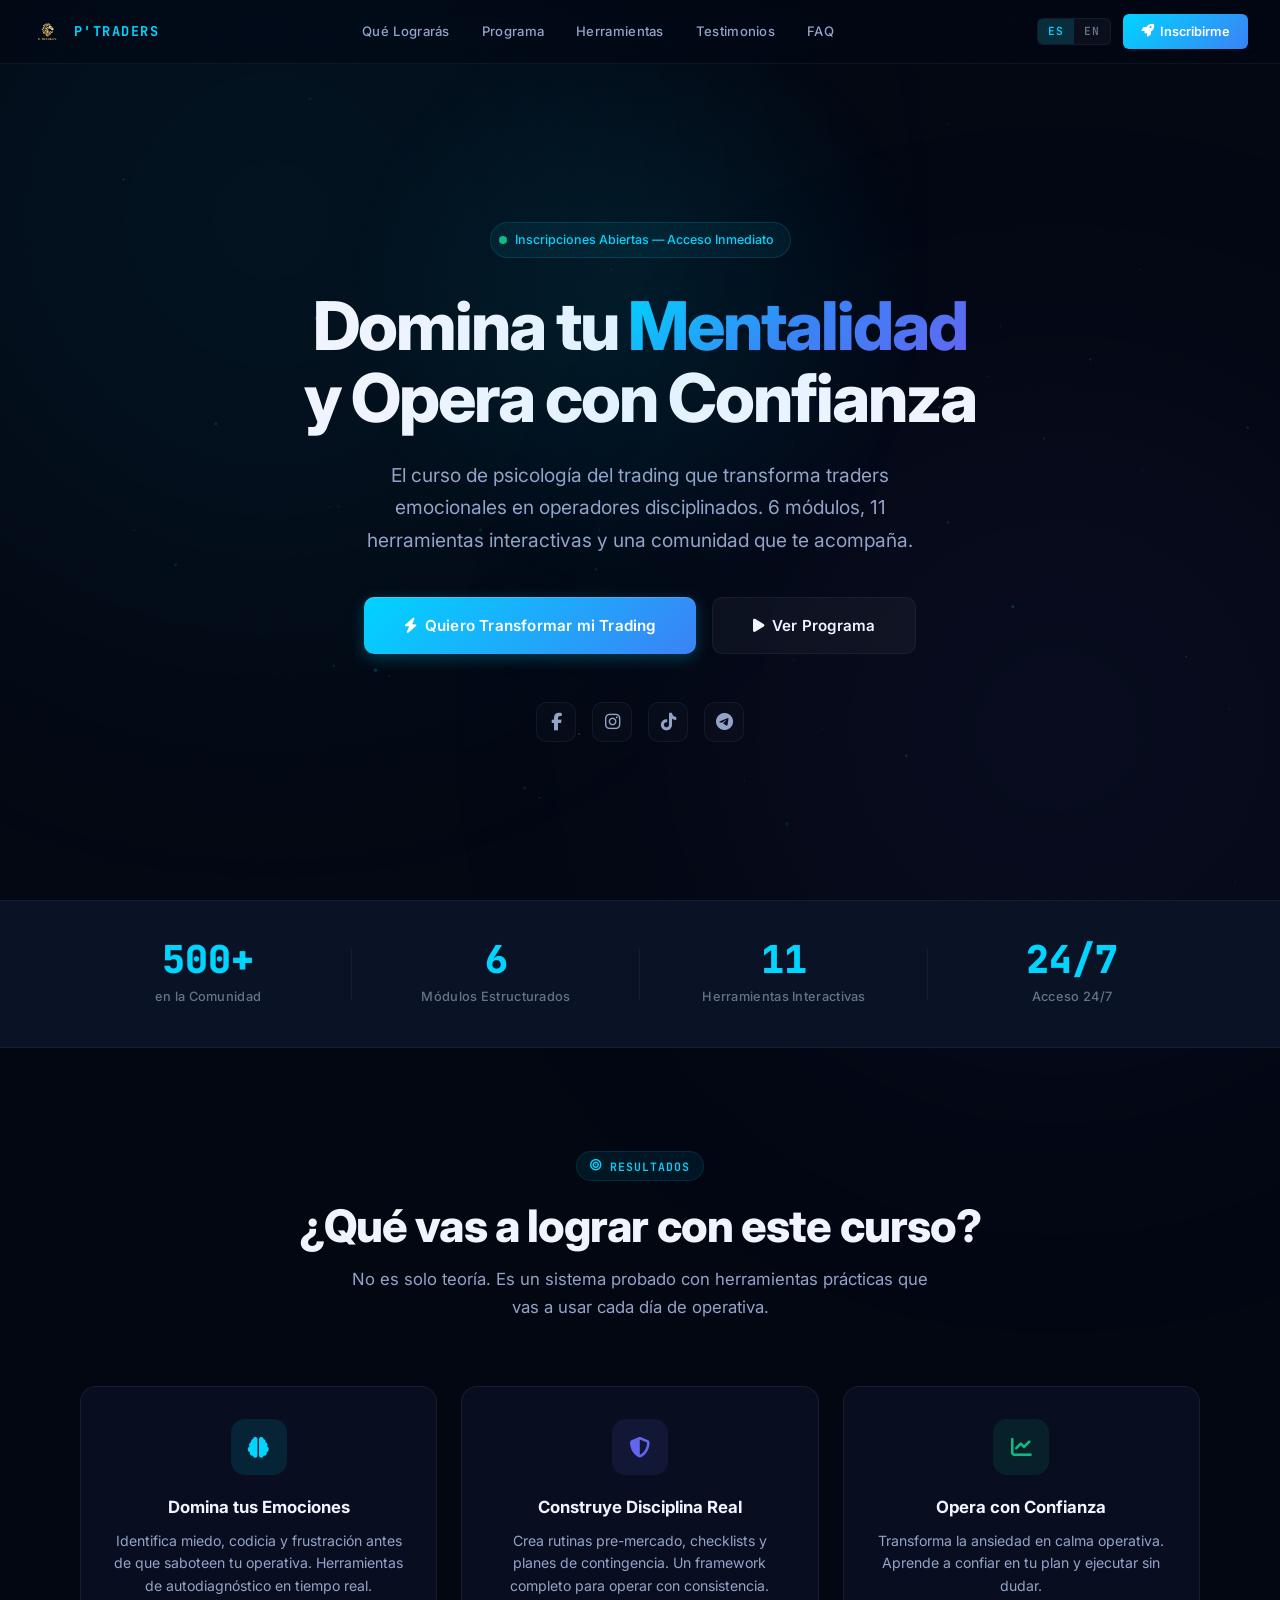
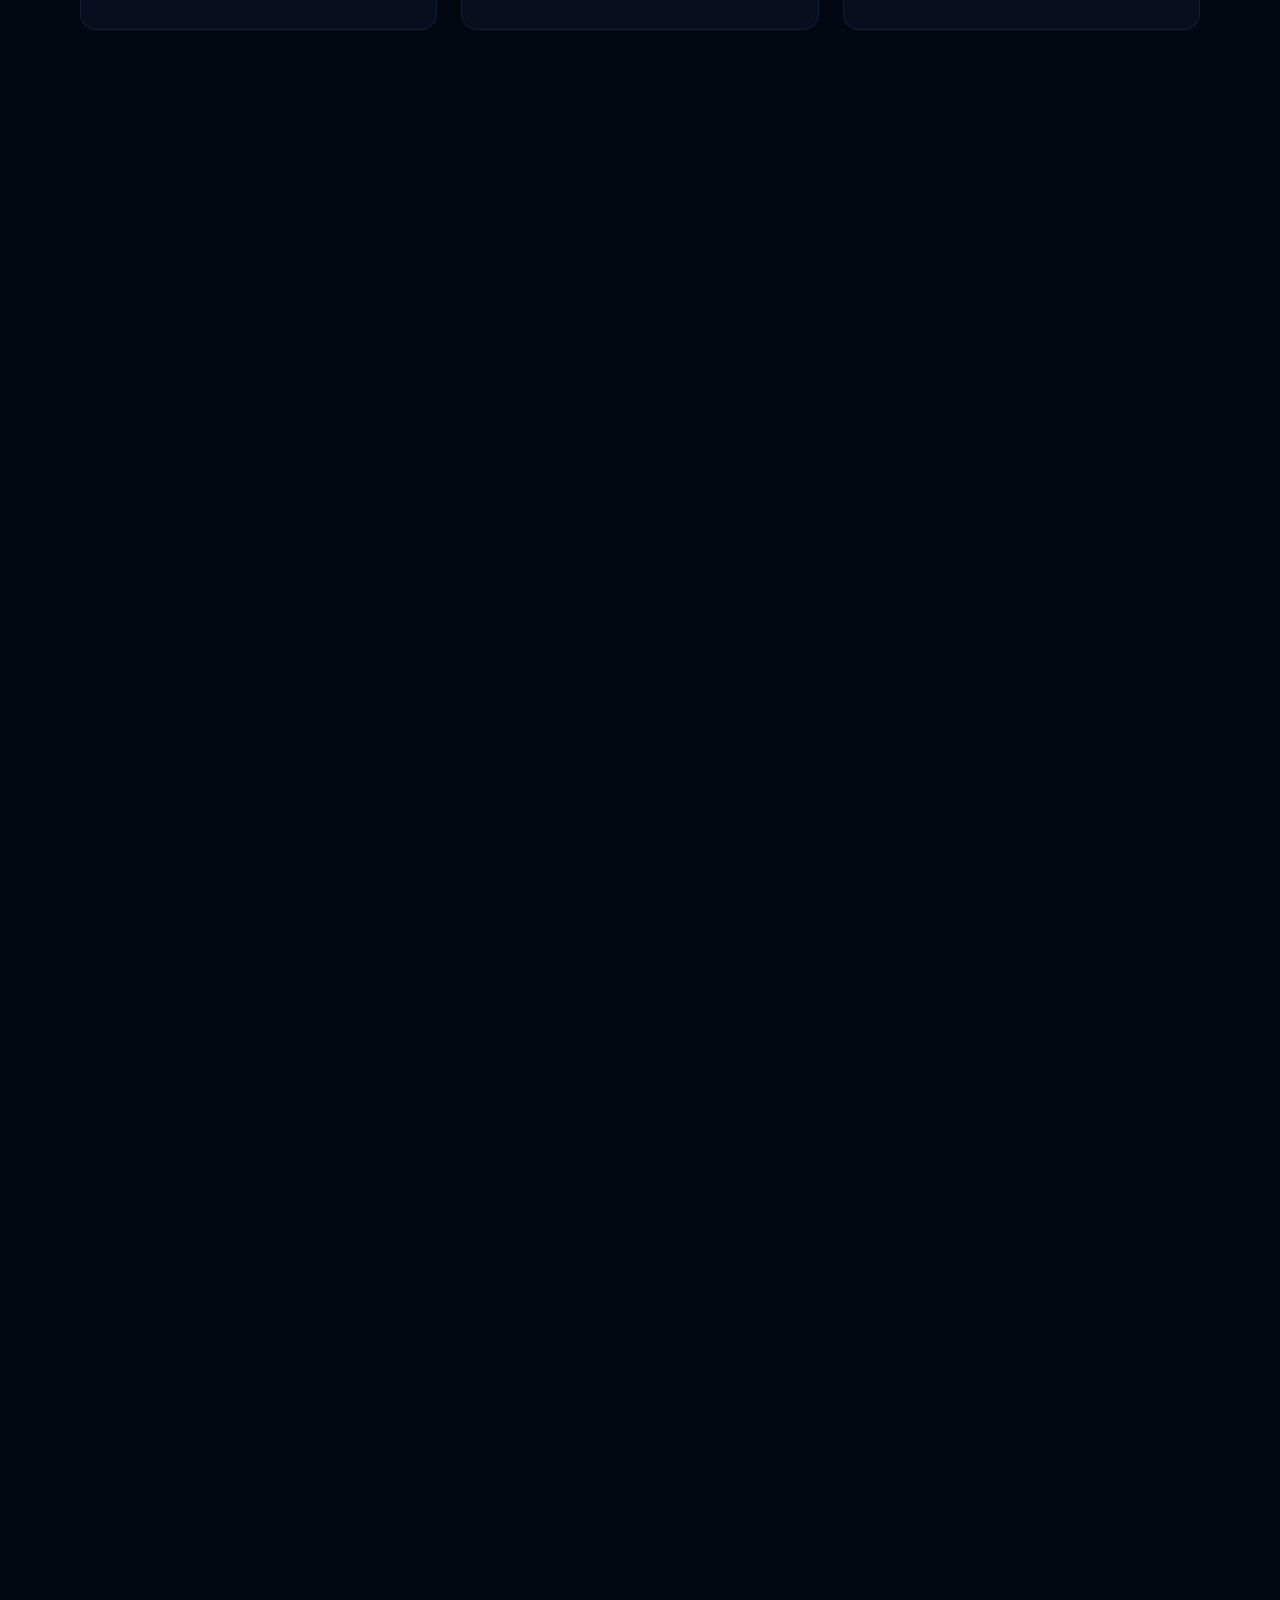
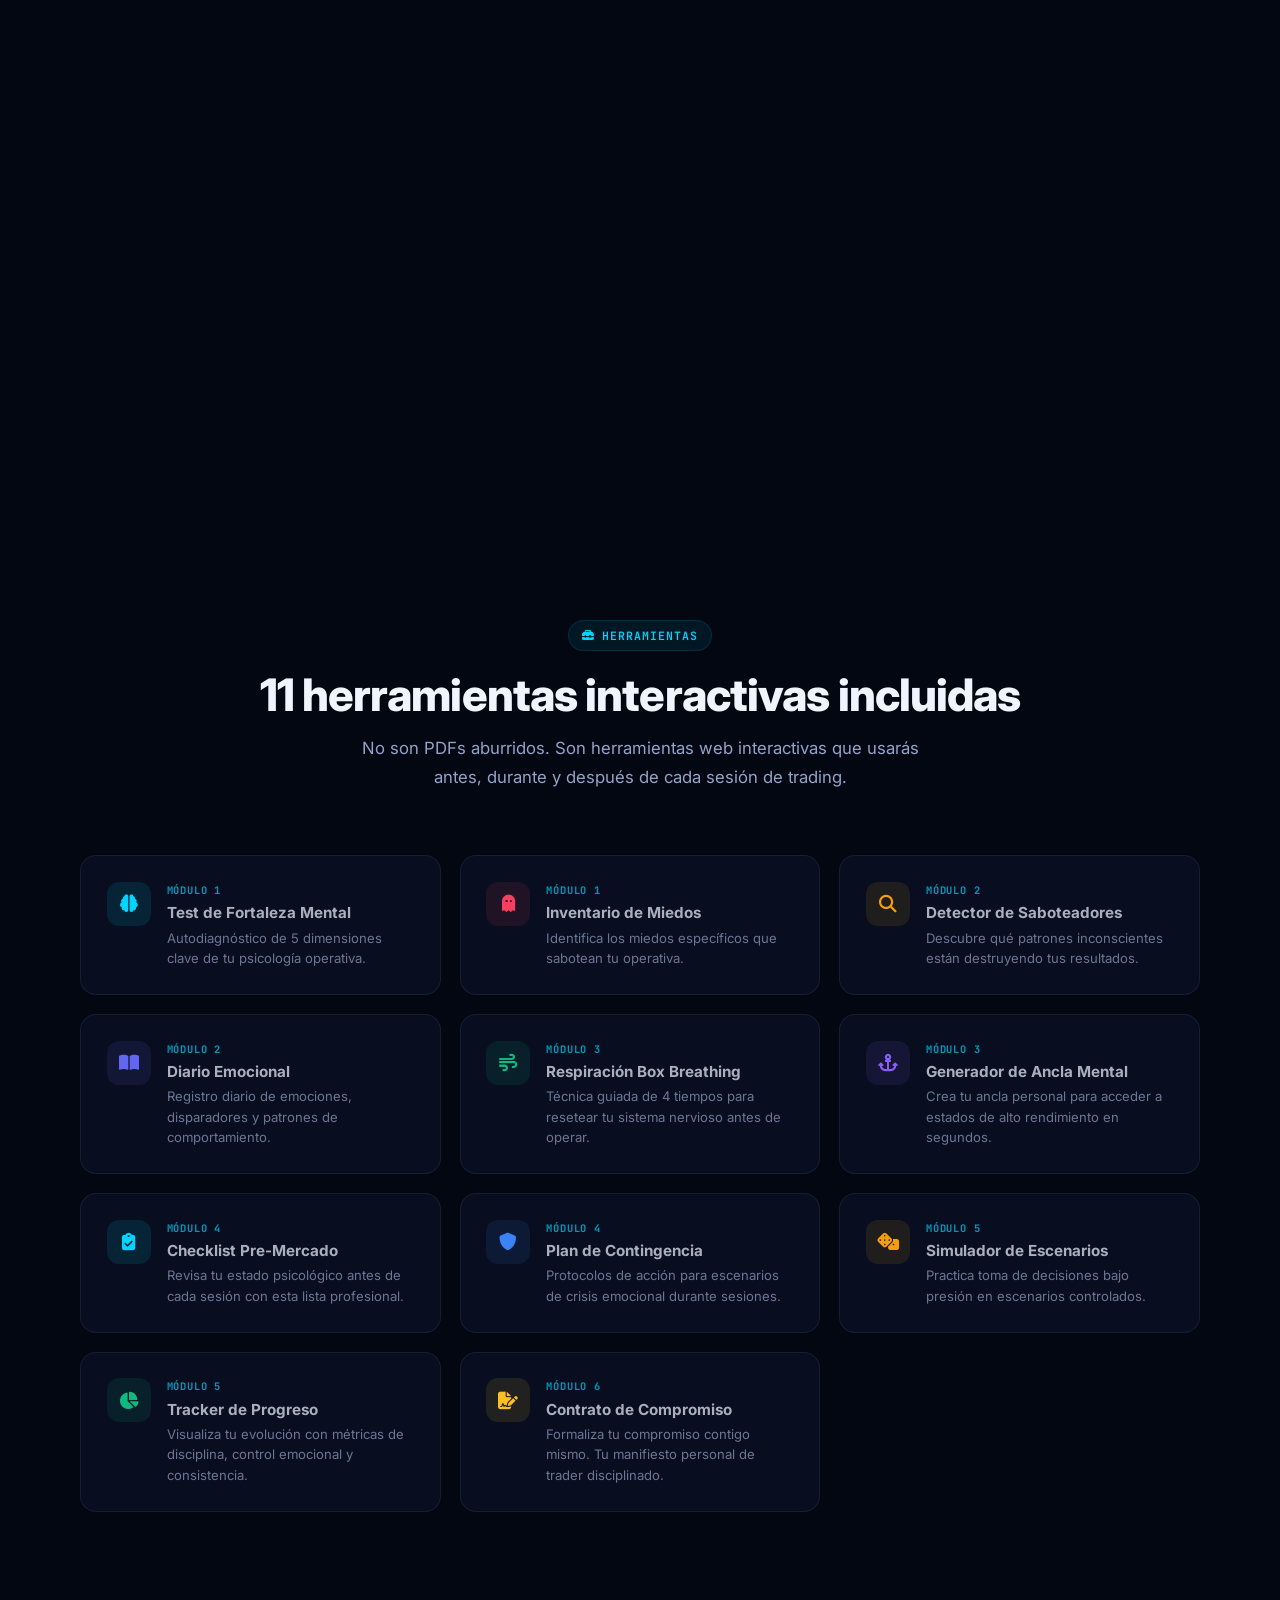
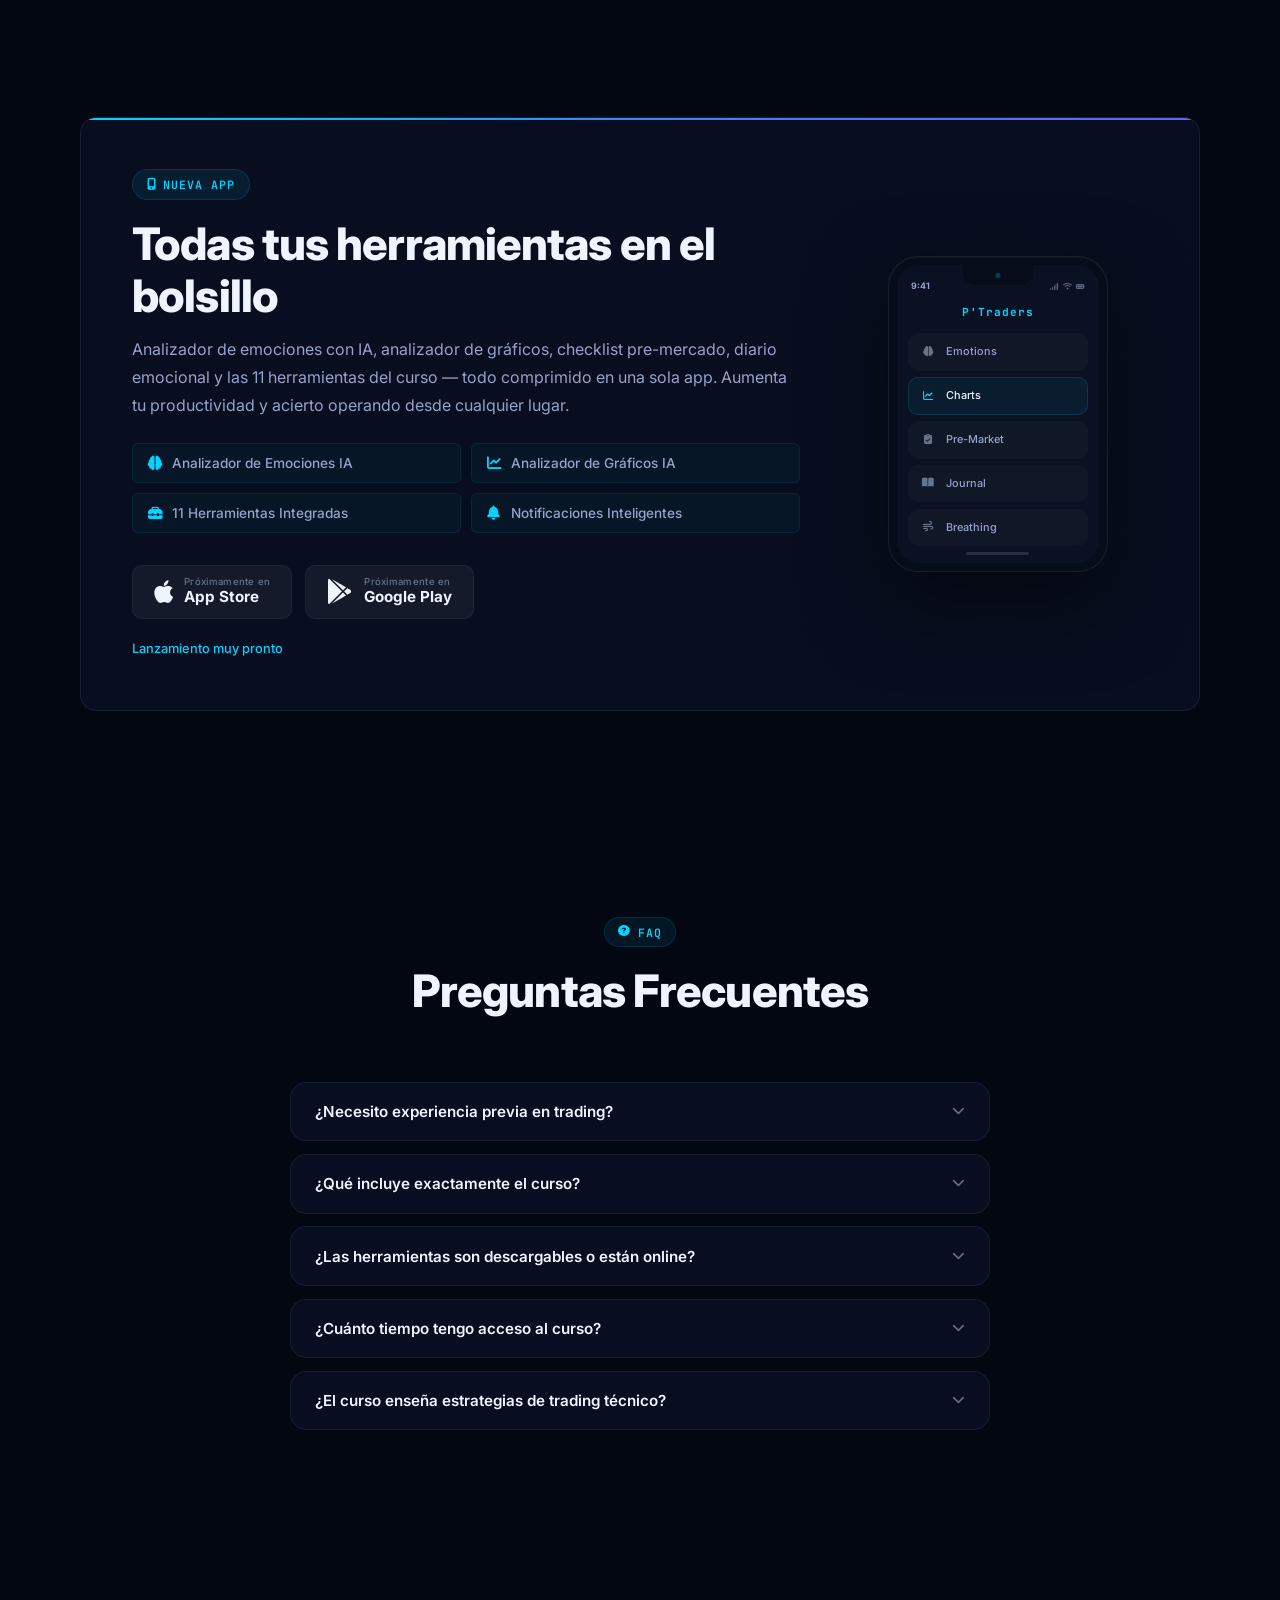
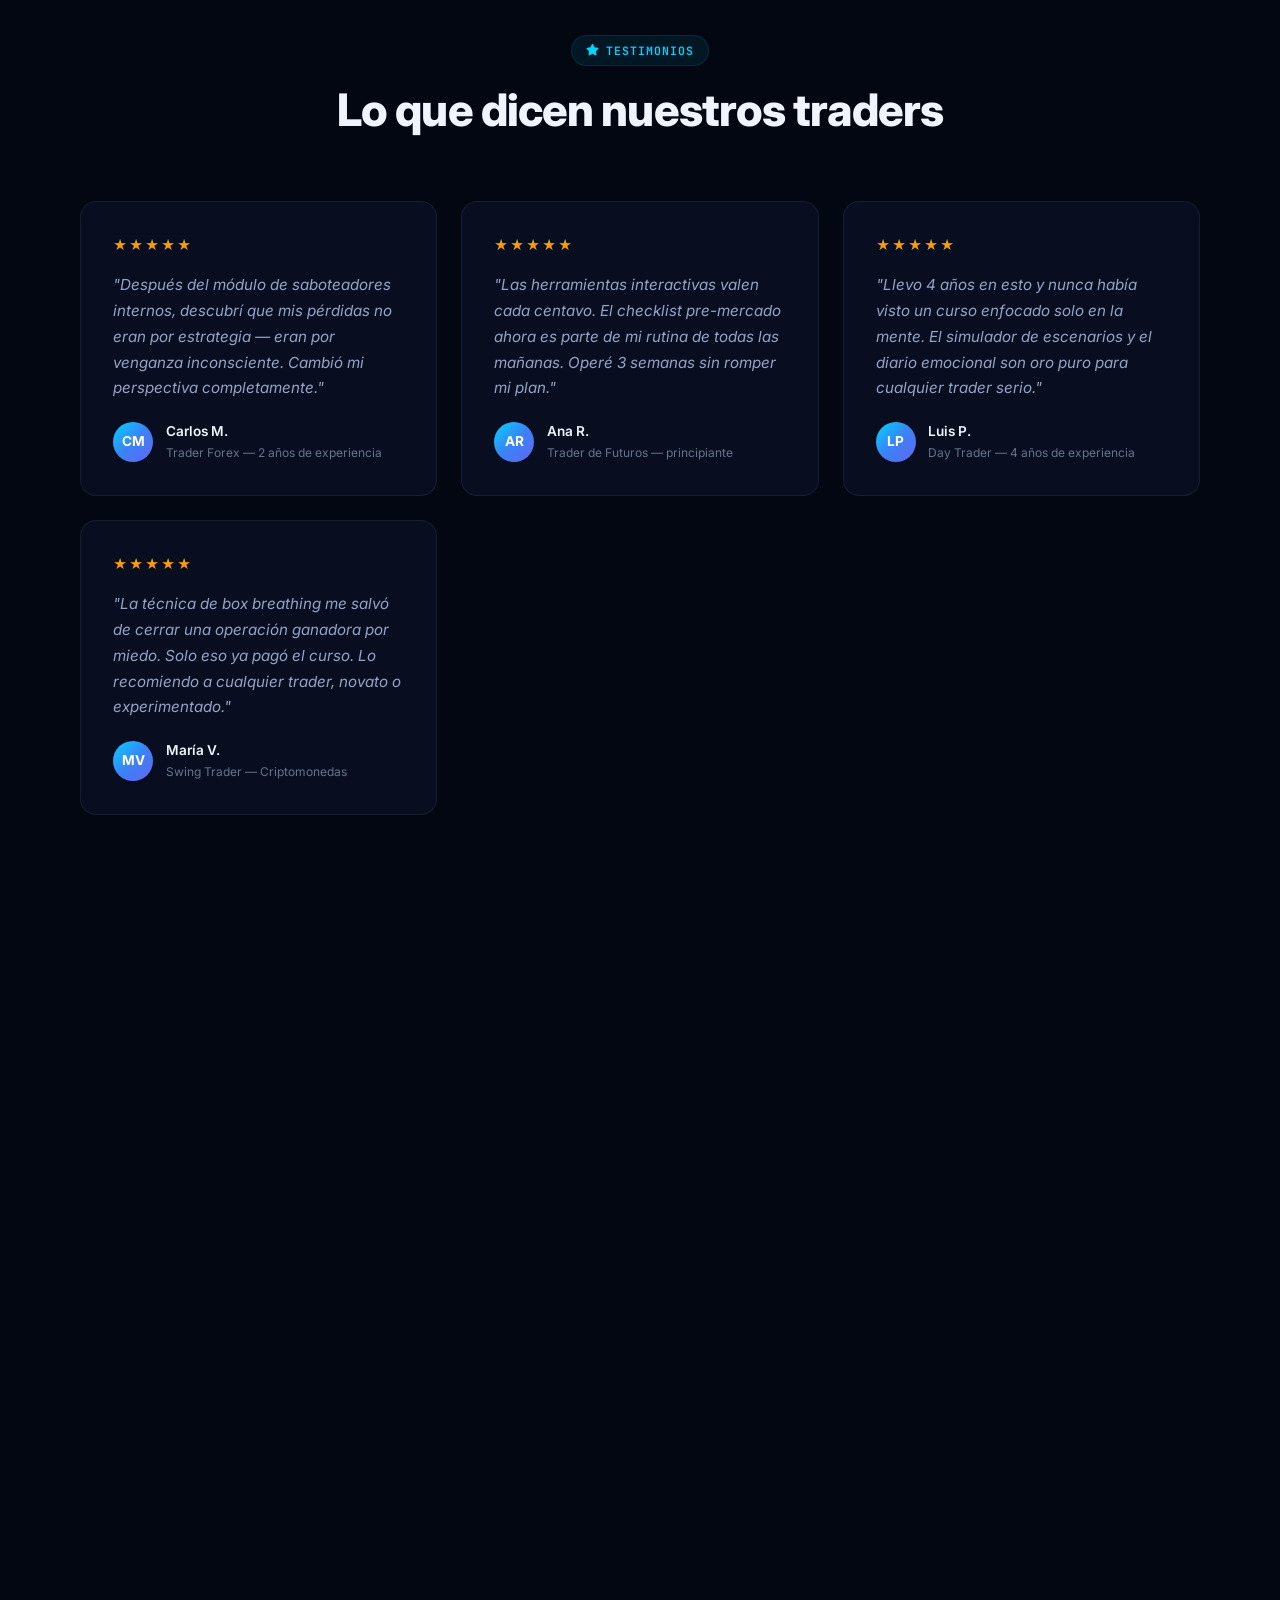
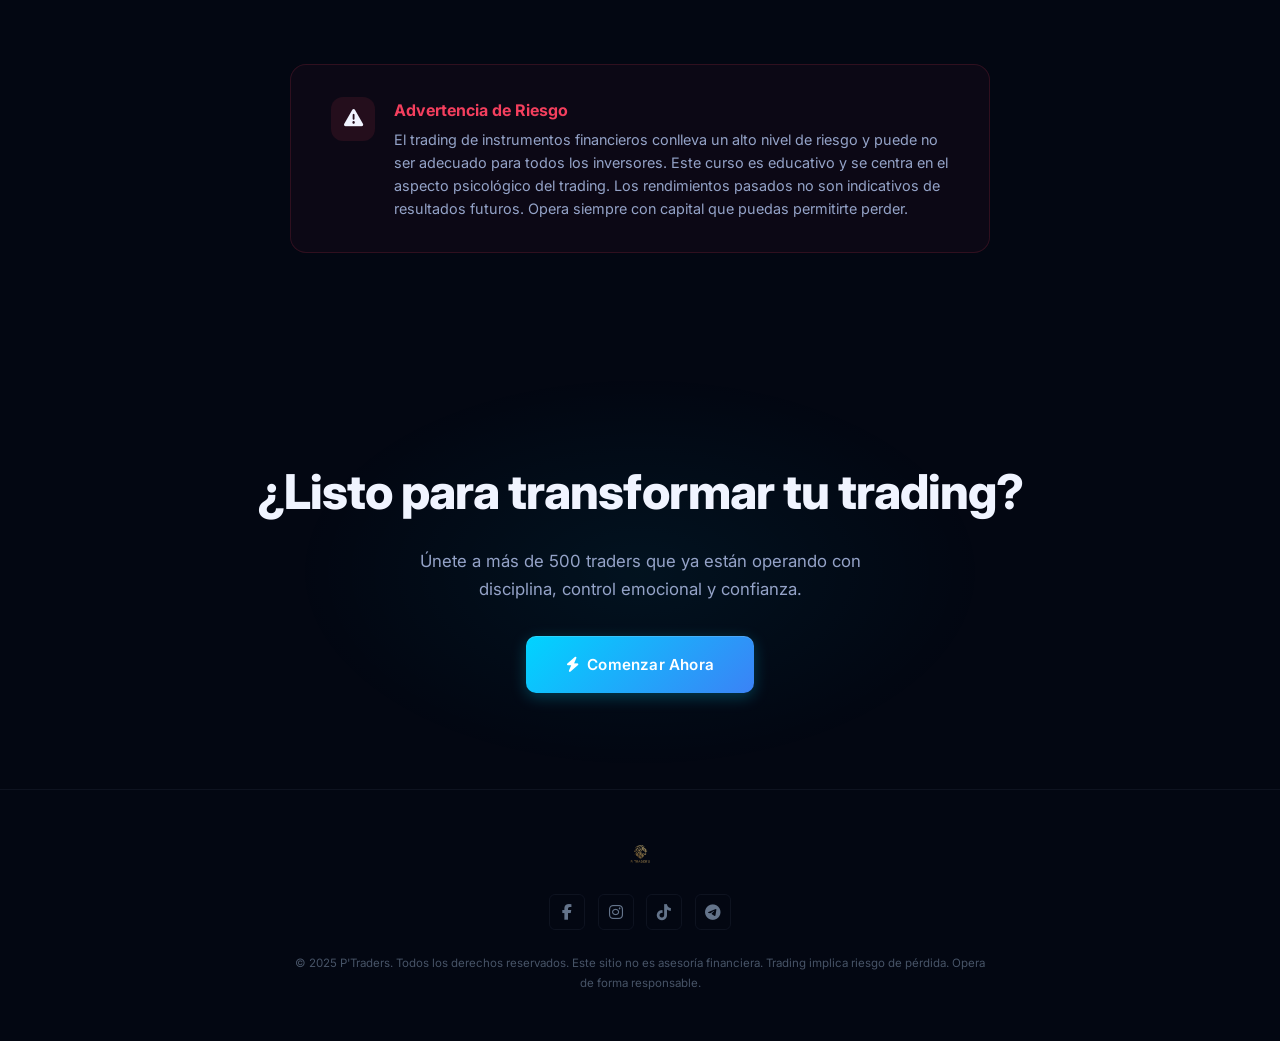
==== commit d324fa90: "feat: Supabase course access validation + auth guard on tool pages - auth.js: validate codes against" ====
--- a/herramientas/ancla-mental/index.html
+++ b/herramientas/ancla-mental/index.html
@@ -107,7 +107,7 @@
 
     /* ── Results ─────────────────────────── */
     .results-card { background: var(--glass); border: 1px solid transparent; border-image: linear-gradient(135deg, var(--accent), var(--emerald, #34d399), var(--amber)) 1; border-radius: var(--radius); padding: 2.5rem 2rem; text-align: center; animation: fadeInUp 0.6s ease both; position: relative; overflow: hidden; }
-    .results-card::before { content: ""; position: absolute; inset: -1px; border-radius: var(--radius); padding: 2px; background: linear-gradient(135deg, var(--accent), var(--emerald, #34d399), var(--amber)); -webkit-mask: linear-gradient(#fff 0 0) content-box, linear-gradient(#fff 0 0); -webkit-mask-composite: xor; mask-composite: exclude; pointer-events: none; }
+    .results-card::before { content: ""; position: absolute; inset: -1px; border-radius: var(--radius); padding: 2px; background: linear-gradient(135deg, var(--accent), var(--emerald, #34d399), var(--amber)); mask: linear-gradient(#fff 0 0) content-box, linear-gradient(#fff 0 0); -webkit-mask: linear-gradient(#fff 0 0) content-box, linear-gradient(#fff 0 0); mask-composite: exclude; -webkit-mask-composite: xor; pointer-events: none; }
     .results-icon { font-size: 3.5rem; margin-bottom: 1rem; }
     .results-title { font-size: 1.4rem; font-weight: 800; margin-bottom: 0.5rem; }
     .results-subtitle { font-size: 0.9rem; color: var(--muted); margin-bottom: 2rem; }
@@ -164,7 +164,7 @@
 
 <!-- Topbar -->
 <nav class="topbar">
-  <a href="/" class="brand">
+  <a href="/#return-tools" class="brand">
     <img src="../../logo.svg" alt="P'Traders" class="brand-logo" />
     <span class="brand-text">P'TRADERS</span>
   </a>
@@ -177,7 +177,7 @@
 </nav>
 
 <main class="tool-page">
-  <a href="/" class="tool-back"><i class="fas fa-arrow-left"></i> <span data-i18n="amBack">Volver al inicio</span></a>
+  <a href="/#return-tools" class="tool-back"><i class="fas fa-arrow-left"></i> <span data-i18n="amBack">Volver al inicio</span></a>
 
   <div class="tool-header">
     <div class="tool-icon">⚓</div>
@@ -293,6 +293,7 @@
 
 <script src="../../js/i18n.js"></script>
 <script src="../../js/auth.js"></script>
+<script src="../shared/auth-guard.js"></script>
 <script>
 /* ═══ Ancla Mental — Tool Logic ═══ */
 (() => {
--- a/css/style.css
+++ b/css/style.css
@@ -104,6 +104,40 @@
 .topbar-cta:hover::before { transform: translateX(100%); }
 .topbar-cta:hover { transform: translateY(-1px); box-shadow: 0 4px 20px rgba(var(--accent-rgb), 0.3); }
 
+/* ── Hamburger ─────────────────────────────────────────── */
+.hamburger {
+  display: none; background: none; border: none; cursor: pointer;
+  width: 36px; height: 36px; position: relative; z-index: 201;
+  flex-direction: column; align-items: center; justify-content: center; gap: 5px;
+  padding: 6px;
+}
+.hamburger span {
+  display: block; width: 22px; height: 2px; background: var(--text);
+  border-radius: 2px; transition: all 0.3s var(--ease-out);
+}
+.hamburger.active span:nth-child(1) { transform: translateY(7px) rotate(45deg); }
+.hamburger.active span:nth-child(2) { opacity: 0; transform: scaleX(0); }
+.hamburger.active span:nth-child(3) { transform: translateY(-7px) rotate(-45deg); }
+
+/* ── Mobile Menu Overlay ───────────────────────────────── */
+.mobile-menu-overlay {
+  position: fixed; inset: 0; z-index: 150;
+  background: rgba(3, 7, 18, 0.96); backdrop-filter: blur(20px);
+  display: flex; align-items: center; justify-content: center;
+  opacity: 0; pointer-events: none; transition: opacity 0.35s var(--ease-out);
+}
+.mobile-menu-overlay.active { opacity: 1; pointer-events: auto; }
+.mobile-menu-nav {
+  display: flex; flex-direction: column; align-items: center; gap: 1.5rem;
+  padding: 2rem;
+}
+.mobile-menu-nav a {
+  font-size: 1.25rem; font-weight: 600; color: var(--text-secondary);
+  transition: color 0.3s; padding: 0.5rem 1rem;
+}
+.mobile-menu-nav a:hover, .mobile-menu-nav a:active { color: var(--accent); }
+.mobile-menu-nav .btn { margin-top: 1rem; font-size: 1rem; padding: 0.9rem 2rem; }
+
 /* ── Hero ──────────────────────────────────────────────── */
 .hero {
   min-height: 100vh; display: flex; flex-direction: column; align-items: center;
@@ -193,17 +227,37 @@
 .outcome-desc { font-size: 0.88rem; color: var(--text-secondary); line-height: 1.6; }
 
 /* ── About ─────────────────────────────────────────────── */
-.about-grid { display: grid; grid-template-columns: 1fr 280px; gap: 3.5rem; align-items: center; }
-.about-photo-wrapper { position: relative; }
-.about-photo { width: 220px; height: 220px; border-radius: 20px; object-fit: cover; border: 2px solid rgba(var(--accent-rgb), 0.2); box-shadow: 0 20px 60px rgba(0,0,0,0.4); position: relative; z-index: 1; }
-.about-photo-glow { position: absolute; inset: -20px; background: radial-gradient(circle, rgba(var(--accent-rgb), 0.15), transparent 70%); border-radius: 30px; z-index: 0; }
-.about-name { display: inline-flex; align-items: center; gap: 0.5rem; font-family: var(--font-mono); font-size: 0.78rem; color: var(--accent); font-weight: 700; margin-bottom: 1rem; letter-spacing: 0.5px; }
-.about-text { font-size: 1rem; color: var(--text-secondary); line-height: 1.75; margin-bottom: 1rem; }
-.about-text strong { color: var(--text); }
-.about-quote { font-size: 1.05rem; font-style: italic; color: var(--text); border-left: 3px solid var(--accent); padding: 0.8rem 0 0.8rem 1.2rem; margin-top: 1.5rem; background: var(--accent-dim); border-radius: 0 var(--radius-sm) var(--radius-sm) 0; }
-.about-credentials { display: flex; flex-wrap: wrap; gap: 0.6rem; margin-top: 1.5rem; }
-.credential { display: inline-flex; align-items: center; gap: 0.35rem; font-size: 0.78rem; font-weight: 500; color: var(--text-secondary); background: rgba(255,255,255,0.03); border: 1px solid var(--border); padding: 0.35rem 0.8rem; border-radius: var(--radius-full); }
-.credential i { color: var(--accent); font-size: 0.7rem; }
+.about-layout {
+  display: grid; grid-template-columns: 1.1fr 0.9fr; gap: 3rem; align-items: start;
+}
+.about-left .section-tag { margin-bottom: 1rem; }
+.about-text { font-size: 1rem; color: var(--text-secondary); line-height: 1.8; margin-bottom: 1rem; }
+.about-text:last-child { margin-bottom: 0; }
+.about-text strong { color: var(--text); font-weight: 600; }
+.about-right { display: flex; flex-direction: column; gap: 1.2rem; }
+.about-quote-card {
+  background: var(--glass); border: 1px solid var(--glass-border); border-radius: var(--radius);
+  padding: 1.8rem 2rem; position: relative; overflow: hidden;
+  transition: border-color var(--duration) var(--ease-out);
+}
+.about-quote-card:hover { border-color: var(--border-hover); }
+.about-quote-accent { position: absolute; top: 0; left: 0; right: 0; height: 3px; background: var(--grad-accent); }
+.about-quote {
+  font-size: 1.05rem; font-style: italic; color: var(--text); line-height: 1.7; margin: 0;
+  border-left: 3px solid var(--accent); padding-left: 1.2rem;
+}
+.about-credentials {
+  display: grid; grid-template-columns: 1fr 1fr; gap: 0.6rem;
+}
+.credential {
+  display: inline-flex; align-items: center; gap: 0.4rem;
+  font-size: 0.8rem; font-weight: 500; color: var(--text-secondary);
+  background: var(--glass); border: 1px solid var(--glass-border);
+  padding: 0.6rem 0.9rem; border-radius: var(--radius-sm);
+  transition: all var(--duration) var(--ease-out);
+}
+.credential:hover { border-color: var(--border-hover); background: rgba(var(--accent-rgb), 0.05); color: var(--text); }
+.credential i { color: var(--accent); font-size: 0.72rem; }
 
 /* ── Roadmap Timeline ──────────────────────────────────── */
 .roadmap-timeline { position: relative; max-width: 700px; margin: 0 auto; }
@@ -225,11 +279,11 @@
 .roadmap-desc { font-size: 0.88rem; color: var(--text-secondary); line-height: 1.6; }
 
 /* ── Tool Cards ────────────────────────────────────────── */
-.tools-grid { display: grid; grid-template-columns: repeat(auto-fill, minmax(300px, 1fr)); gap: 1.2rem; }
+.tools-grid { display: grid; grid-template-columns: repeat(auto-fill, minmax(min(300px, 100%), 1fr)); gap: 1.2rem; }
 .tool-card {
   background: var(--glass); border: 1px solid var(--glass-border); border-radius: var(--radius);
   padding: 1.6rem; position: relative; overflow: hidden; transition: all var(--duration) var(--ease-out);
-  display: flex; gap: 1rem; align-items: flex-start;
+  display: flex; gap: 1rem; align-items: flex-start; cursor: pointer;
 }
 .tool-card::before { content: ''; position: absolute; top: 0; left: 0; width: 3px; height: 100%; background: var(--grad-accent); opacity: 0; transition: opacity var(--duration); }
 .tool-card:hover::before { opacity: 1; }
@@ -256,7 +310,7 @@
 .tag-mint { background: rgba(16,185,129,0.12); color: var(--emerald); }
 
 /* ── Brokers ───────────────────────────────────────────── */
-.broker-grid { display: grid; grid-template-columns: repeat(auto-fit, minmax(300px, 1fr)); gap: 1.5rem; }
+.broker-grid { display: grid; grid-template-columns: repeat(auto-fit, minmax(min(300px, 100%), 1fr)); gap: 1.5rem; }
 .broker-card { background: var(--glass); border: 1px solid var(--glass-border); border-radius: var(--radius); padding: 2rem; transition: all var(--duration) var(--ease-out); }
 .broker-card:hover { border-color: var(--border-hover); transform: translateY(-2px); }
 .broker-region { font-size: 2rem; margin-bottom: 0.5rem; line-height: 1; }
@@ -302,28 +356,92 @@
 .app-coming-soon { font-size: 0.8rem; color: var(--accent); font-weight: 500; display: flex; align-items: center; gap: 0.4rem; }
 .app-coming-soon i { font-size: 0.75rem; }
 .app-promo-visual { display: flex; justify-content: center; }
+/* ── Phone Mockup ── */
+.app-phone-wrapper { position: relative; padding: 1.5rem; }
+.app-phone-wrapper::before {
+  content: ''; position: absolute; top: 50%; left: 50%;
+  transform: translate(-50%, -50%);
+  width: 240px; height: 240px;
+  background: radial-gradient(circle, rgba(var(--accent-rgb), 0.1), transparent 70%);
+  pointer-events: none;
+}
 .app-phone {
-  width: 220px; height: 400px; background: var(--bg); border: 2px solid rgba(var(--accent-rgb), 0.2);
-  border-radius: 28px; padding: 12px; position: relative; box-shadow: 0 20px 60px rgba(0,0,0,0.5), inset 0 1px 0 rgba(255,255,255,0.05);
-}
-.app-phone::before { content: ''; position: absolute; top: 8px; left: 50%; transform: translateX(-50%); width: 60px; height: 4px; background: var(--surface-2); border-radius: 2px; }
-.app-phone-screen { height: 100%; background: var(--surface); border-radius: 18px; padding: 1.8rem 1rem 1rem; display: flex; flex-direction: column; gap: 0.5rem; overflow: hidden; }
-.app-screen-header { display: flex; align-items: center; justify-content: space-between; margin-bottom: 0.8rem; }
-.app-screen-dot { width: 6px; height: 6px; border-radius: 50%; background: var(--accent); opacity: 0.5; }
-.app-screen-title { font-family: var(--font-mono); font-size: 0.7rem; font-weight: 700; color: var(--accent); letter-spacing: 1px; }
+  width: 220px;
+  background: #060c1a;
+  border: 1.5px solid rgba(255,255,255,0.08);
+  border-radius: 30px;
+  padding: 8px;
+  position: relative;
+  box-shadow: 0 30px 80px rgba(0,0,0,0.5), inset 0 1px 0 rgba(255,255,255,0.04);
+}
+.app-phone-notch {
+  position: absolute; top: 8px; left: 50%; transform: translateX(-50%);
+  width: 70px; height: 20px;
+  background: #060c1a;
+  border-radius: 0 0 12px 12px;
+  z-index: 10;
+}
+.app-phone-notch::after {
+  content: ''; position: absolute; top: 8px; left: 50%; transform: translateX(-50%);
+  width: 5px; height: 5px; border-radius: 50%;
+  background: rgba(var(--accent-rgb), 0.25);
+}
+.app-phone-screen {
+  background: #0a1122;
+  border-radius: 22px;
+  padding: 0.4rem 0.7rem 0.5rem;
+  display: flex; flex-direction: column; overflow: hidden;
+}
+.app-status-bar {
+  display: flex; justify-content: space-between; align-items: center;
+  padding: 0.5rem 0.2rem 0.2rem;
+  font-size: 0.5rem; color: var(--muted);
+}
+.app-status-time { font-weight: 700; font-size: 0.55rem; color: var(--text-secondary); }
+.app-status-icons { display: flex; gap: 0.25rem; font-size: 0.45rem; }
+.app-screen-header {
+  display: flex; align-items: center; justify-content: center;
+  padding: 0.4rem 0 0.7rem;
+}
+.app-screen-title {
+  font-family: var(--font-mono); font-size: 0.7rem; font-weight: 700;
+  color: var(--accent); letter-spacing: 1px;
+}
+.app-screen-items { display: flex; flex-direction: column; gap: 0.4rem; flex: 1; }
 .app-screen-item {
-  display: flex; align-items: center; gap: 0.5rem; padding: 0.55rem 0.7rem; font-size: 0.7rem; font-weight: 500;
-  color: var(--text-secondary); background: rgba(255,255,255,0.03); border-radius: var(--radius-xs);
-  border: 1px solid transparent; transition: all var(--duration);
-}
-.app-screen-item i { color: var(--muted); font-size: 0.65rem; width: 14px; text-align: center; }
-.app-screen-item.active { background: var(--accent-dim); border-color: rgba(var(--accent-rgb), 0.2); color: var(--text); }
+  display: flex; align-items: center; gap: 0.6rem;
+  padding: 0.55rem 0.7rem;
+  font-size: 0.7rem; font-weight: 500;
+  color: var(--text-secondary);
+  background: rgba(255,255,255,0.025);
+  border-radius: 10px;
+  border: 1px solid transparent;
+}
+.app-screen-item i { font-size: 0.65rem; width: 16px; text-align: center; color: var(--muted); }
+.app-screen-item span { font-size: 0.68rem; }
+.app-screen-item.active {
+  background: rgba(var(--accent-rgb), 0.06);
+  border-color: rgba(var(--accent-rgb), 0.15);
+  color: var(--text);
+}
 .app-screen-item.active i { color: var(--accent); }
-.app-screen-bar { margin-top: auto; height: 4px; border-radius: 2px; background: linear-gradient(90deg, var(--accent), var(--indigo)); opacity: 0.6; }
+.app-screen-nav {
+  display: flex; justify-content: space-around;
+  padding: 0.6rem 0 0.15rem; margin-top: auto;
+  border-top: 1px solid rgba(255,255,255,0.04);
+}
+.app-nav-item { font-size: 0.6rem; color: var(--muted); }
+.app-nav-item.active { color: var(--accent); }
+.app-screen-home-bar {
+  width: 35%; height: 3px;
+  background: rgba(255,255,255,0.12);
+  border-radius: 3px;
+  margin: 0.35rem auto 0;
+}
 @media (max-width: 768px) {
   .app-promo { grid-template-columns: 1fr; }
   .app-promo-visual { order: -1; }
-  .app-phone { width: 180px; height: 330px; }
+  .app-phone { width: 190px; }
   .app-features { grid-template-columns: 1fr; }
   .app-promo-content .section-title { text-align: center; }
   .app-desc { text-align: center; }
@@ -418,28 +536,214 @@
 .stagger-children.visible > *:nth-child(6) { animation-delay: 0.3s; }
 
 /* ── Responsive ────────────────────────────────────────── */
-@media (max-width: 1024px) { .topbar-nav { display: none; } }
+@media (max-width: 1024px) {
+  .topbar-nav { display: none; }
+  .topbar-cta { display: none; }
+  .hamburger { display: flex; }
+}
 @media (max-width: 768px) {
   .stats-grid { grid-template-columns: repeat(2, 1fr); }
   .stat-item:nth-child(2)::after { display: none; }
   .outcomes-grid { grid-template-columns: 1fr; }
-  .about-grid { grid-template-columns: 1fr; text-align: center; }
-  .about-photo-wrapper { margin: 0 auto; order: -1; }
-  .about-quote { text-align: left; }
+  .about-layout { grid-template-columns: 1fr; gap: 2rem; }
+  .about-left .section-title { text-align: center !important; }
+  .about-left .section-tag { display: flex; justify-content: center; }
+  .about-quote-card { padding: 1.5rem; }
+  .about-credentials { grid-template-columns: 1fr 1fr; gap: 0.5rem; }
   .roadmap-timeline::before { left: 20px; }
   .roadmap-marker { width: 42px; height: 42px; font-size: 0.7rem; }
   .roadmap-item { gap: 1rem; }
+  .roadmap-body { padding: 1.2rem; }
   .tools-grid { grid-template-columns: 1fr; }
   .broker-grid { grid-template-columns: 1fr; }
   .testimonial-grid { grid-template-columns: 1fr; }
-  .warning-box { flex-direction: column; text-align: center; align-items: center; }
+  .warning-box { flex-direction: column; text-align: center; align-items: center; padding: 1.5rem; }
+  .section { padding: clamp(2.5rem, 6vw, 5rem) 0; }
+  .btn-lg { padding: 0.85rem 1.8rem; font-size: 0.9rem; }
+  .section-title { font-size: clamp(1.5rem, 5vw, 2.2rem); }
+  .section-desc { font-size: 0.95rem; }
+  .modal { padding: 1.8rem 1.2rem; margin: 0.5rem; }
+  .hero { padding: 6rem 1rem 2.5rem; min-height: auto; }
+  .hero-subtitle { font-size: 0.95rem; }
+  .faq-question { padding: 1rem 1.2rem; font-size: 0.9rem; }
+  .faq-answer-inner { padding: 0 1.2rem 1.2rem; font-size: 0.85rem; }
 }
 @media (max-width: 480px) {
-  .hero-title { font-size: 2rem; }
-  .hero-actions { flex-direction: column; align-items: center; }
-  .topbar-cta span { display: none; }
+  .hero-title { font-size: 1.75rem; }
+  .hero-actions { flex-direction: column; align-items: stretch; }
+  .hero-actions .btn { justify-content: center; }
   .topbar { height: 56px; }
   .stats-grid { grid-template-columns: repeat(2, 1fr); gap: 1rem; }
+  .stat-number { font-size: 1.4rem; }
+  .stat-label { font-size: 0.72rem; }
+  .tool-card { padding: 1.2rem; }
+  .tool-name { font-size: 0.9rem; }
+  .tool-desc { font-size: 0.78rem; }
+  .outcome-card { padding: 1.5rem; }
+  .outcome-desc { font-size: 0.82rem; }
+  .broker-card { padding: 1.5rem; }
+  .broker-links { gap: 0.4rem; }
+  .broker-link-btn { padding: 0.45rem 0.8rem; font-size: 0.75rem; }
+  .testimonial-card { padding: 1.5rem; }
+  .testimonial-quote { font-size: 0.88rem; }
+  .app-phone { width: 170px; }
+  .container { padding: 0 1rem; }
+  .section-tag { font-size: 0.65rem; padding: 0.25rem 0.7rem; }
+  .about-text { font-size: 0.92rem; }
+  .about-quote { font-size: 0.88rem; }
+  .about-quote-card { padding: 1.2rem; }
+  .about-credentials { grid-template-columns: 1fr; }
+  .credential { font-size: 0.72rem; padding: 0.45rem 0.7rem; }
+  .cta-title { font-size: clamp(1.5rem, 6vw, 2.2rem); }
+  .cta-desc { font-size: 0.92rem; }
+  .footer-legal { font-size: 0.65rem; }
+}
+@media (max-width: 360px) {
+  .hero-title { font-size: 1.5rem; }
+  .hero-badge { font-size: 0.7rem; padding: 0.3rem 0.7rem 0.3rem 0.4rem; }
+  .stats-grid { grid-template-columns: 1fr 1fr; gap: 0.8rem; }
+  .stat-number { font-size: 1.2rem; }
+  .lang-toggle { display: none; }
+  .container { padding: 0 0.75rem; }
+}
+
+/* ── Floating App Toast ────────────────────────────────── */
+.app-toast {
+  position: fixed;
+  bottom: 1.5rem;
+  right: 1.5rem;
+  z-index: 9000;
+  display: flex;
+  gap: 1rem;
+  align-items: flex-start;
+  max-width: 340px;
+  width: calc(100% - 2rem);
+  padding: 1.2rem 1.4rem;
+  background: linear-gradient(135deg, rgba(11, 18, 37, 0.92), rgba(22, 32, 54, 0.95));
+  border: 1px solid var(--glass-border);
+  border-radius: var(--radius);
+  box-shadow:
+    0 8px 32px rgba(0, 0, 0, 0.4),
+    0 0 0 1px rgba(0, 212, 255, 0.06),
+    inset 0 1px 0 var(--glass-shine);
+  backdrop-filter: blur(20px);
+  -webkit-backdrop-filter: blur(20px);
+  transform: translateX(120%);
+  opacity: 0;
+  visibility: hidden;
+  transition: transform 0.5s var(--ease-spring), opacity 0.4s ease, visibility 0.4s ease;
+  pointer-events: none;
+}
+.app-toast::before {
+  content: '';
+  position: absolute;
+  top: 0; left: 0; right: 0;
+  height: 2px;
+  background: var(--grad-accent);
+  border-radius: var(--radius) var(--radius) 0 0;
+}
+.app-toast.visible {
+  transform: translateX(0);
+  opacity: 1;
+  visibility: visible;
+  pointer-events: auto;
+}
+.app-toast.hiding {
+  transform: translateX(120%);
+  opacity: 0;
+  transition: transform 0.4s var(--ease-out), opacity 0.35s ease, visibility 0.4s ease;
+}
+.app-toast-close {
+  position: absolute;
+  top: 0.6rem; right: 0.6rem;
+  background: rgba(255,255,255,0.06);
+  border: 1px solid rgba(255,255,255,0.08);
+  border-radius: 50%;
+  width: 26px; height: 26px;
+  display: flex; align-items: center; justify-content: center;
+  color: var(--muted);
+  font-size: 0.7rem;
+  cursor: pointer;
+  transition: all 0.25s ease;
+}
+.app-toast-close:hover { background: rgba(255,255,255,0.12); color: var(--text); }
+.app-toast-icon {
+  flex-shrink: 0;
+  width: 44px; height: 44px;
+  display: flex; align-items: center; justify-content: center;
+  background: linear-gradient(135deg, rgba(var(--accent-rgb), 0.15), rgba(99, 102, 241, 0.12));
+  border: 1px solid rgba(var(--accent-rgb), 0.2);
+  border-radius: var(--radius-sm);
+  color: var(--accent);
+  font-size: 1.2rem;
+}
+.app-toast-body { flex: 1; min-width: 0; }
+.app-toast-badge {
+  display: inline-block;
+  font-size: 0.55rem;
+  font-weight: 700;
+  letter-spacing: 1.2px;
+  text-transform: uppercase;
+  color: var(--accent);
+  background: rgba(var(--accent-rgb), 0.1);
+  border: 1px solid rgba(var(--accent-rgb), 0.15);
+  border-radius: var(--radius-full);
+  padding: 0.15rem 0.55rem;
+  margin-bottom: 0.35rem;
+}
+.app-toast-title {
+  font-size: 0.92rem;
+  font-weight: 700;
+  color: var(--text);
+  line-height: 1.3;
+  margin-bottom: 0.15rem;
+}
+.app-toast-sub {
+  font-size: 0.75rem;
+  color: var(--text-secondary);
+  line-height: 1.4;
+  margin-bottom: 0.7rem;
+}
+.app-toast-buttons {
+  display: flex;
+  gap: 0.5rem;
+}
+.app-toast-btn {
+  display: inline-flex; align-items: center; gap: 0.4rem;
+  padding: 0.4rem 0.75rem;
+  font-size: 0.72rem; font-weight: 600;
+  color: var(--text);
+  background: rgba(255,255,255,0.05);
+  border: 1px solid var(--border);
+  border-radius: var(--radius-xs);
+  text-decoration: none;
+  transition: all 0.25s var(--ease-out);
+  white-space: nowrap;
+}
+.app-toast-btn i { font-size: 0.85rem; }
+.app-toast-btn:hover {
+  background: var(--accent-dim);
+  border-color: var(--border-hover);
+  transform: translateY(-1px);
+}
+/* Pulse glow ring animation on toast icon */
+.app-toast.visible .app-toast-icon {
+  animation: toastPulse 2.5s ease-in-out infinite;
+}
+@keyframes toastPulse {
+  0%, 100% { box-shadow: 0 0 0 0 rgba(var(--accent-rgb), 0.2); }
+  50% { box-shadow: 0 0 0 6px rgba(var(--accent-rgb), 0); }
+}
+/* Mobile: bottom full-width */
+@media (max-width: 480px) {
+  .app-toast {
+    right: 0.75rem; left: 0.75rem; bottom: 0.75rem;
+    max-width: none; width: auto;
+    padding: 1rem 1.1rem;
+    transform: translateY(120%);
+  }
+  .app-toast.visible { transform: translateY(0); }
+  .app-toast.hiding { transform: translateY(120%); }
 }
 
 /* ── Utility ───────────────────────────────────────────── */
